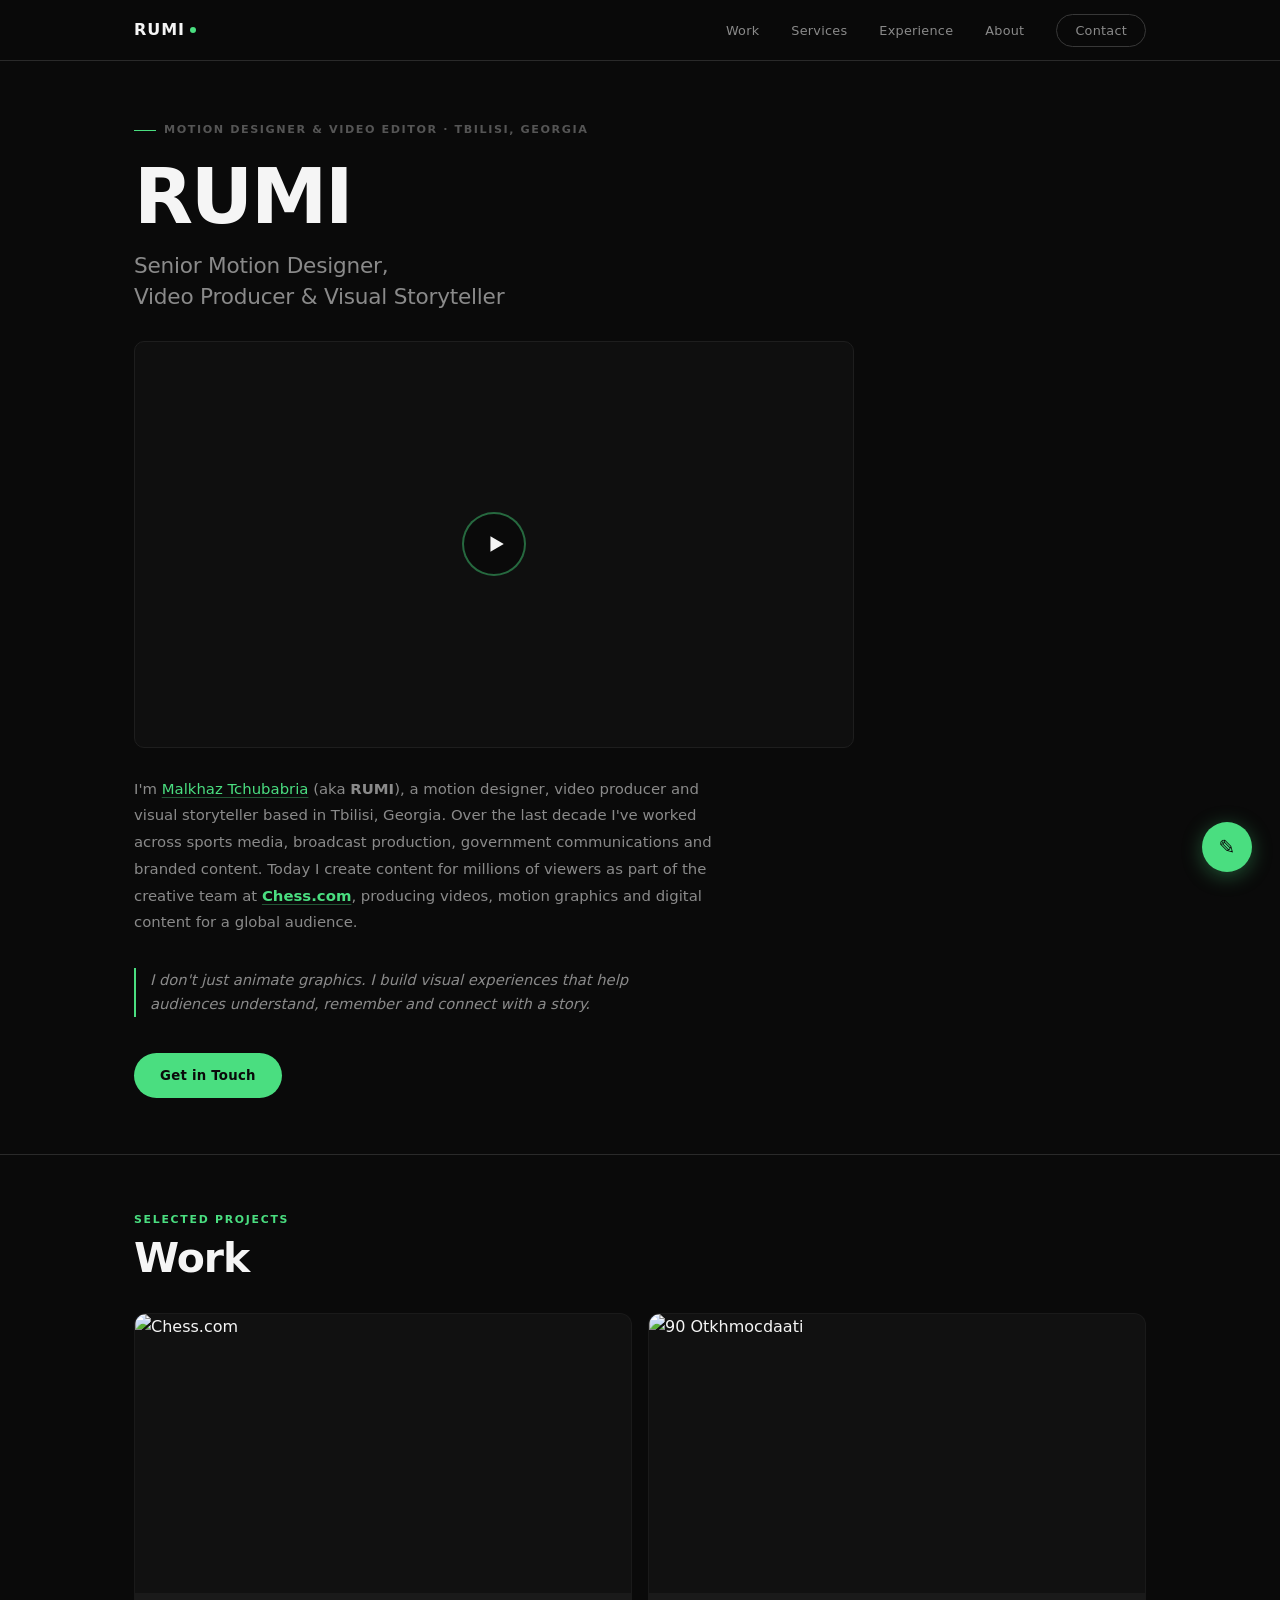
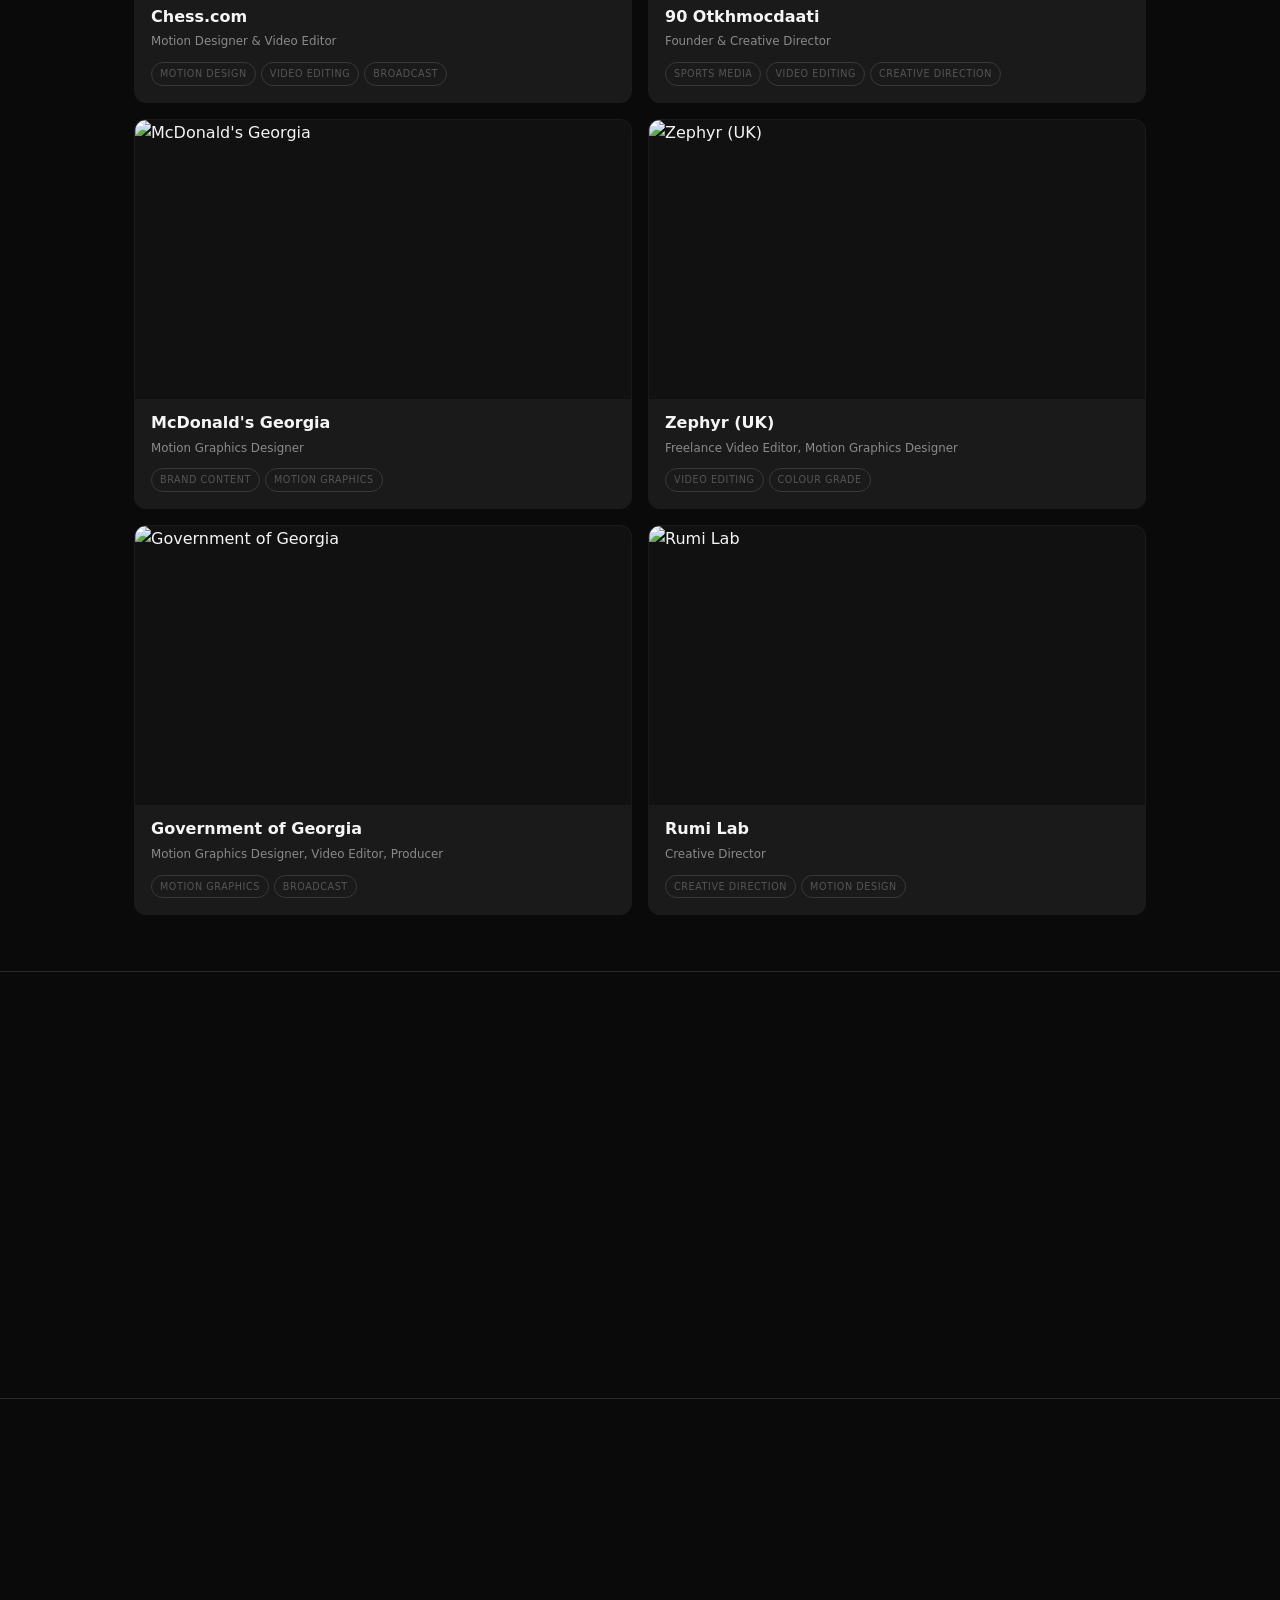
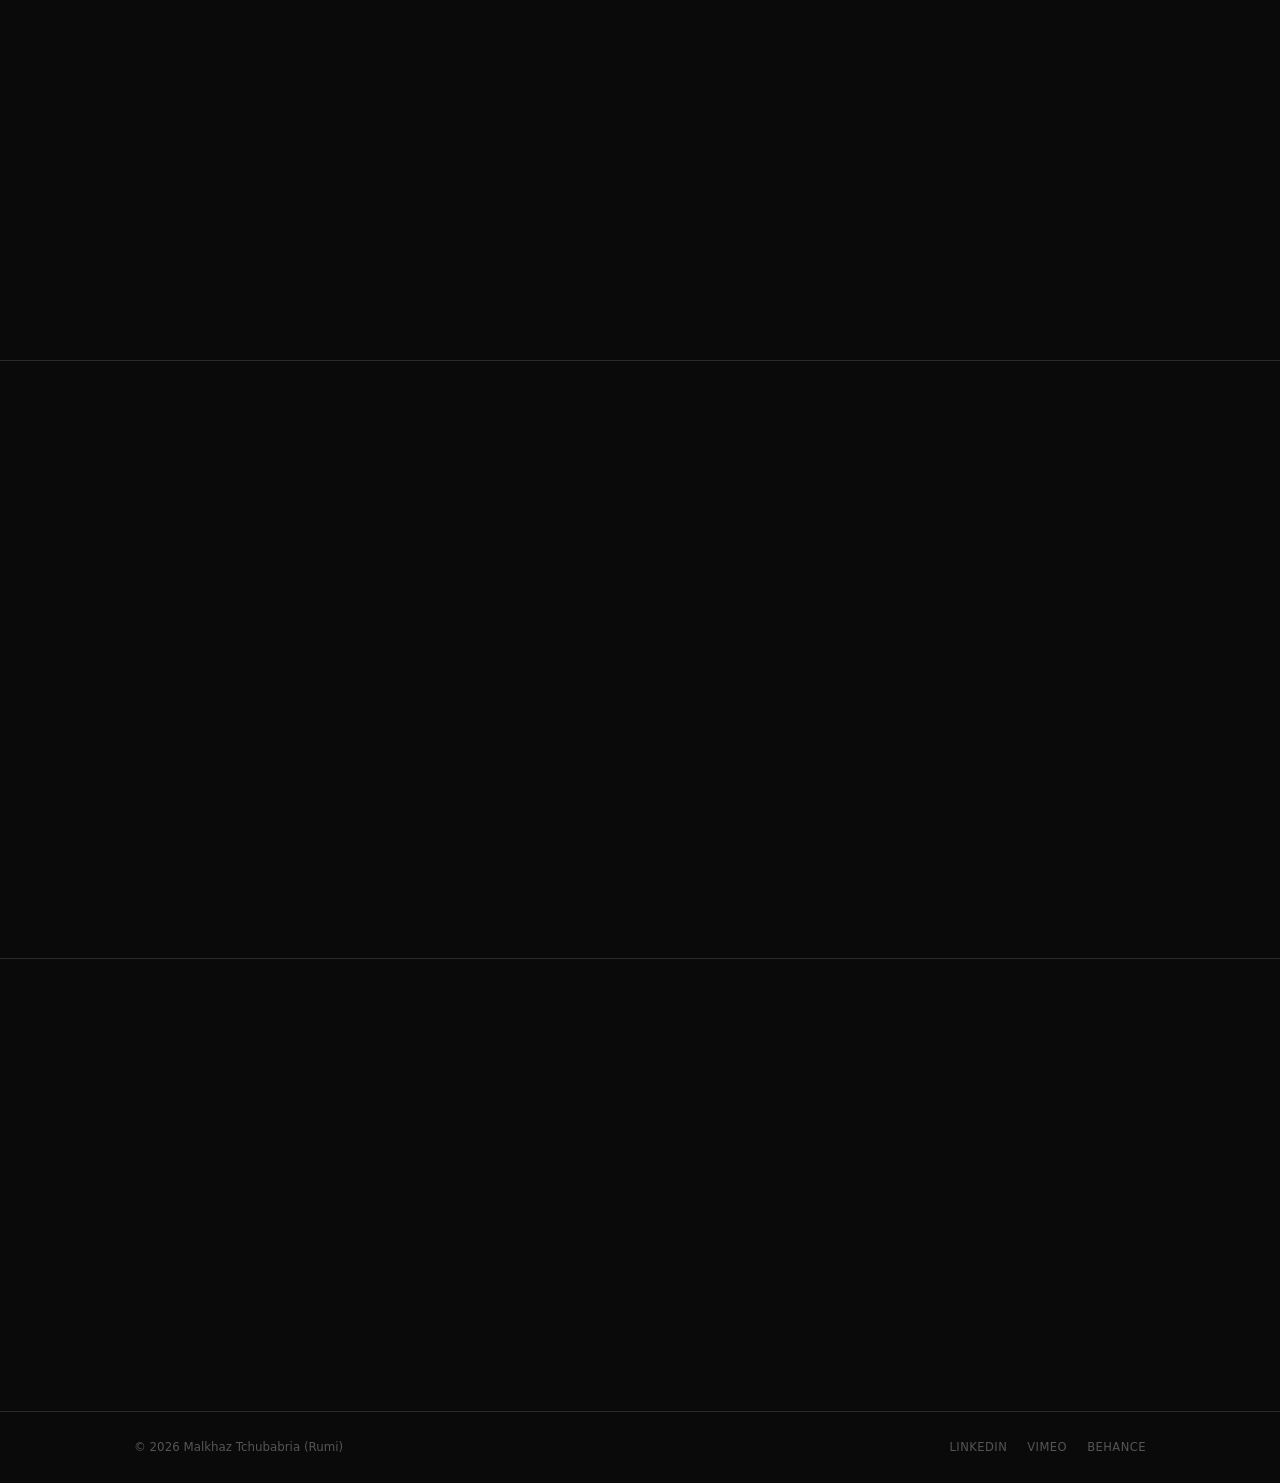
==== index.html @ 14e2d113 "Update site via Admin Panel" ====
<!DOCTYPE html>
<html lang="en">
<head>
<meta charset="UTF-8"/>
<meta name="viewport" content="width=device-width,initial-scale=1.0"/>
<title>RUMI - Motion Designer &amp; Video Editor</title>
<meta name="description" content="Motion design, video editing and creative direction by Malkhaz Rumi Tchubabria."/>
<meta property="og:title" content="RUMI  -  Motion Designer &amp; Video Editor"/>
<meta property="og:type" content="website"/>
<meta name="theme-color" content="#0a0a0a"/>
<meta name="robots" content="index, follow"/>
<meta property="og:url" content="https://rumimotion.com"/>
<meta property="og:image" content="https://framerusercontent.com/assets/YhKR5zxaMbXddMQhNtDMQLe8E.png"/>
<meta property="og:image:width" content="1200"/>
<meta property="og:image:height" content="630"/>
<link rel="dns-prefetch" href="https://player.vimeo.com"/>
<link rel="dns-prefetch" href="https://img.youtube.com"/>
<link rel="dns-prefetch" href="https://www.youtube.com"/>
<link rel="preconnect" href="https://api.fontshare.com" crossorigin/>
<link rel="icon" type="image/x-icon" href="favicon.ico"/>
<link rel="icon" type="image/png" sizes="32x32" href="favicon-32x32.png"/>
<link rel="apple-touch-icon" sizes="180x180" href="apple-touch-icon.png"/>
<link rel="preload" as="style" href="https://api.fontshare.com/v2/css?f[]=general-sans@400,500,600,700&display=swap" onload="this.onload=null;this.rel='stylesheet'"/>
<noscript><link rel="stylesheet" href="https://api.fontshare.com/v2/css?f[]=general-sans@400,500,600,700&display=swap"/></noscript>
<link id="font-link" rel="stylesheet" href="https://api.fontshare.com/v2/css?f[]=general-sans@400,500,600,700&display=swap"/>
<link rel="stylesheet" href="style.css"/>
<style>
/* ââ EDITOR PANEL STYLES âââââââââââââââââââââââââââââââââââ */
#ed-overlay { display:none; position:fixed; inset:0; background:rgba(0,0,0,.6); z-index:8998; backdrop-filter:blur(4px); }
#ed-overlay.on { display:block; }
#ed-panel { display:none; position:fixed; top:0; right:0; bottom:0; width:min(580px,100vw); background:#111; border-left:1px solid #2a2a2a; z-index:8999; flex-direction:column; font-family:'General Sans',system-ui,sans-serif; }
#ed-panel.on { display:flex; }
.ep-head { display:flex; align-items:center; justify-content:space-between; padding:16px 20px; background:#0a0a0a; border-bottom:1px solid #2a2a2a; flex-shrink:0; }
.ep-head-title { font-size:.9rem; font-weight:700; color:#f5f5f5; }
.ep-head-title span { color:#4ADE80; }
.ep-close { width:30px; height:30px; border-radius:6px; border:1px solid #2a2a2a; color:#8a8a8a; display:flex; align-items:center; justify-content:center; cursor:pointer; transition:all .15s; }
.ep-close:hover { border-color:#4ADE80; color:#4ADE80; }
.ep-tabs { display:flex; overflow-x:auto; scrollbar-width:none; background:#0a0a0a; border-bottom:1px solid #2a2a2a; flex-shrink:0; }
.ep-tabs::-webkit-scrollbar { display:none; }
.ep-tab { padding:10px 16px; white-space:nowrap; font-size:.68rem; font-weight:600; letter-spacing:.08em; text-transform:uppercase; color:#555; border-bottom:2px solid transparent; cursor:pointer; transition:all .15s; flex-shrink:0; }
.ep-tab:hover { color:#f5f5f5; }
.ep-tab.on { color:#4ADE80; border-bottom-color:#4ADE80; }
.ep-body { flex:1; overflow-y:auto; padding:20px; scrollbar-width:thin; scrollbar-color:#2a2a2a transparent; }
.eg { margin-bottom:24px; }
.eg-title { font-size:.6rem; font-weight:700; letter-spacing:.14em; text-transform:uppercase; color:#555; padding-bottom:8px; border-bottom:1px solid #1e1e1e; margin-bottom:12px; }
.ef { margin-bottom:10px; }
.ef label { display:block; font-size:.68rem; font-weight:600; color:#8a8a8a; margin-bottom:4px; letter-spacing:.04em; }
.ef small { display:block; font-size:.6rem; color:#444; margin-bottom:4px; line-height:1.5; }
.ef input,.ef textarea,.ef select { width:100%; background:#1a1a1a; border:1px solid #2a2a2a; border-radius:5px; padding:9px 11px; color:#f5f5f5; font-size:.82rem; font-family:inherit; outline:none; transition:border-color .15s; }
.ef input:focus,.ef textarea:focus,.ef select:focus { border-color:#4ADE80; }
.ef textarea { resize:vertical; min-height:72px; line-height:1.5; }
.ef-2 { display:grid; grid-template-columns:1fr 1fr; gap:8px; }
.ec-row { display:flex; align-items:center; gap:10px; }
.ec-swatch { width:36px; height:36px; border-radius:6px; border:1px solid #2a2a2a; cursor:pointer; padding:2px; flex-shrink:0; }
.ec-swatch::-webkit-color-swatch-wrapper { padding:0; }
.ec-swatch::-webkit-color-swatch { border:none; border-radius:4px; }
.font-grid { display:flex; flex-wrap:wrap; gap:6px; margin-top:4px; }
.font-pill { padding:6px 12px; border-radius:100px; border:1.5px solid #2a2a2a; font-size:.72rem; font-weight:600; color:#8a8a8a; cursor:pointer; transition:all .15s; }
.font-pill:hover { border-color:#8a8a8a; color:#f5f5f5; }
.font-pill.on { border-color:#4ADE80; color:#4ADE80; background:rgba(74,222,128,.1); }
.epc-list { display:flex; flex-direction:column; gap:10px; }
.epc { background:#1a1a1a; border:1px solid #2a2a2a; border-radius:7px; overflow:hidden; }
.epc-head { display:flex; align-items:center; justify-content:space-between; padding:11px 14px; cursor:pointer; transition:background .15s; }
.epc-head:hover { background:#222; }
.epc-head-name { font-size:.82rem; font-weight:600; color:#f5f5f5; }
.epc-chevron { color:#555; font-size:.8rem; transition:transform .2s; }
.epc.on .epc-chevron { transform:rotate(90deg); }
.epc-body { display:none; padding:14px; border-top:1px solid #2a2a2a; }
.epc.on .epc-body { display:block; }
.evid { background:#222; border:1px solid #2a2a2a; border-radius:6px; padding:12px; margin-bottom:8px; }
.evid-num { font-size:.58rem; font-weight:700; letter-spacing:.1em; text-transform:uppercase; color:#444; margin-bottom:8px; }
.layout-row { display:flex; gap:6px; margin-top:4px; }
.layout-btn { flex:1; padding:8px 4px; border:1.5px solid #2a2a2a; border-radius:5px; font-size:.65rem; font-weight:600; color:#555; cursor:pointer; text-align:center; transition:all .15s; background:none; font-family:inherit; }
.layout-btn:hover { border-color:#8a8a8a; color:#f5f5f5; }
.layout-btn.on { border-color:#4ADE80; color:#4ADE80; background:rgba(74,222,128,.08); }
.layout-icon { font-size:1rem; display:block; margin-bottom:3px; }
.orient-row { display:flex; gap:6px; margin-top:4px; }
.orient-btn { flex:1; padding:7px 6px; border:1.5px solid #2a2a2a; border-radius:5px; font-size:.65rem; font-weight:600; color:#555; cursor:pointer; text-align:center; transition:all .15s; background:none; font-family:inherit; }
.orient-btn:hover { border-color:#8a8a8a; color:#f5f5f5; }
.orient-btn.on { border-color:#4ADE80; color:#4ADE80; background:rgba(74,222,128,.08); }
.add-btn { width:100%; padding:8px; margin-top:8px; border:1px dashed #2a2a2a; border-radius:5px; font-size:.7rem; font-weight:600; letter-spacing:.06em; text-transform:uppercase; color:#444; cursor:pointer; background:none; font-family:inherit; transition:all .15s; }
.add-btn:hover { border-color:#4ADE80; color:#4ADE80; }
.rm-btn { font-size:.6rem; font-weight:600; letter-spacing:.06em; text-transform:uppercase; color:#c0392b; padding:3px 8px; border:1px solid rgba(192,57,43,.2); border-radius:4px; cursor:pointer; background:none; font-family:inherit; margin-top:6px; transition:all .15s; }
.rm-btn:hover { background:rgba(192,57,43,.12); }
.img-preview { width:100%; aspect-ratio:16/9; border-radius:5px; object-fit:cover; background:#1a1a1a; border:1px solid #2a2a2a; margin-top:6px; display:none; }
.img-preview.on { display:block; }
.cloud-hint { background:rgba(74,222,128,.07); border:1px solid rgba(74,222,128,.15); border-radius:6px; padding:10px 12px; margin-bottom:14px; font-size:.72rem; color:#8a8a8a; line-height:1.6; }
.cloud-hint a { color:#4ADE80; }
.cloud-hint strong { color:#f5f5f5; }
.ep-foot { display:flex; gap:8px; padding:14px 20px; background:#0a0a0a; border-top:1px solid #2a2a2a; flex-shrink:0; }
.ep-apply { flex:1; padding:11px; border-radius:6px; background:#4ADE80; color:#0a0a0a; font-family:inherit; font-size:.8rem; font-weight:700; letter-spacing:.04em; cursor:pointer; border:none; transition:background .15s; }
.ep-apply:hover { background:#3dcc6e; }
.ep-export { padding:11px 18px; border-radius:6px; border:1px solid #2a2a2a; color:#8a8a8a; font-family:inherit; font-size:.8rem; font-weight:600; letter-spacing:.04em; cursor:pointer; background:none; transition:all .15s; }
.ep-export:hover { border-color:#8a8a8a; color:#f5f5f5; }
.ep-toast { position:fixed; bottom:88px; right:28px; z-index:9999; background:#4ADE80; color:#0a0a0a; font-family:inherit; font-size:.78rem; font-weight:700; padding:10px 18px; border-radius:6px; opacity:0; transform:translateY(8px); transition:all .25s; pointer-events:none; }
.ep-toast.on { opacity:1; transform:none; }
</style>
</head>
<body>
<a href="#main-content" style="position:absolute;left:-9999px;top:0;z-index:9999;padding:8px 16px;background:var(--green,#4ADE80);color:#0a0a0a;font-weight:700;border-radius:4px" onfocus="this.style.left='0'">Skip to content</a>

<script id="D" type="application/json">
{
  "github": {
    "token": "",
    "repo": "rumimotion/rumimotion.github.io",
    "branch": "main",
    "path": "index.html"
  },
  "font": "General Sans",
  "colors": {
    "bg": "#0A0A0A",
    "surface": "#1A1A1A",
    "border": "#2a2a2a",
    "text": "#F5F5F5",
    "textMid": "#8A8A8A",
    "green": "#4ADE80"
  },
  "hero": {
    "name": "RUMI",
    "subtitle": "Senior Motion Designer, \nVideo Producer & Visual Storyteller",
    "body": "I'm <a href='https://www.linkedin.com/in/malkhaztchubabria/' target='_blank'>Malkhaz Tchubabria</a> (aka <strong>RUMI</strong>), a motion designer, video producer and visual storyteller based in Tbilisi, Georgia.\nOver the last decade I've worked across sports media, broadcast production, government communications and branded content.\nToday I create content for millions of viewers as part of the creative team at <a href='https://www.chess.com' target='_blank'><strong>Chess.com</strong></a>, producing videos, motion graphics and digital content for a global audience.",
    "tagline": "I don't just animate graphics.\nI build visual experiences that help audiences understand, remember and connect with a story.",
    "ctaText": "Get in Touch",
    "ctaHref": "#contact",
    "reelVimeoId": "1199035358",
    "reelYoutubeId": "",
    "reelThumb": ""
  },
  "projects": [
    {
      "client": "Chess.com",
      "title": "Chess.com",
      "primaryRole": "Motion Designer & Video Editor",
      "tags": [
        "Motion Design",
        "Video Editing",
        "Broadcast"
      ],
      "cover": "https://res.cloudinary.com/dldu6xtns/image/upload/v1781170809/1-chess-Project_cover_1200_675_ijozvt.png",
      "layout": "horizontal",
      "videos": [
        {
          "name": "Name A Grandmaster For EVERY LETTER In The Alphabet!",
          "role": "Motion Designer & Video Editor",
          "orientation": "horizontal",
          "vimeoId": "",
          "thumb": "",
          "youtubeId": "_eFPwNKq_ZM",
          "tiktokId": "",
          "imageUrl": ""
        },
        {
          "name": "Can Magnus Correctly GUESS The ACCURACY Of A Chess Game??",
          "role": "Motion Designer & Video Editor",
          "orientation": "horizontal",
          "vimeoId": "",
          "youtubeId": "1B75jp7x5R8",
          "tiktokId": "",
          "imageUrl": "",
          "thumb": ""
        },
        {
          "name": "Guess The CHESS Prodigy ONLY By Their Records!",
          "role": "Motion Designer & Video Editor",
          "orientation": "horizontal",
          "vimeoId": "",
          "youtubeId": "1qyhIkSz5cA",
          "tiktokId": "",
          "imageUrl": "",
          "thumb": ""
        },
        {
          "name": "SUPER GRANDMASTERS TRY TO SOLVE OUR HARDEST PUZZLES!",
          "role": "Motion Designer & Video Editor",
          "orientation": "horizontal",
          "vimeoId": "",
          "youtubeId": "QU86Os7NmYU",
          "tiktokId": "",
          "imageUrl": "",
          "thumb": ""
        },
        {
          "name": "CAN MAGNUS BEAT 8 CHESS.COM EMPLOYEES IN CHESS AT ONCE??",
          "role": "Motion Designer & Video Editor",
          "orientation": "horizontal",
          "vimeoId": "",
          "youtubeId": "nFU_Lwypnac",
          "tiktokId": "",
          "imageUrl": "",
          "thumb": ""
        },
        {
          "name": "All The Chess Tactics You NEED To Know",
          "role": "Motion Designer & Video Editor",
          "orientation": "horizontal",
          "vimeoId": "",
          "youtubeId": "W1gWHIpQNVU",
          "tiktokId": "",
          "imageUrl": "",
          "thumb": ""
        },
        {
          "name": "Magnus Jeans Edit",
          "role": "Video Editor",
          "orientation": "horizontal",
          "vimeoId": "1199035358",
          "youtubeId": "",
          "tiktokId": "",
          "imageUrl": "",
          "thumb": ""
        },
        {
          "name": "Rubiks Logo Transition for Broadcast",
          "role": "Motion Designer",
          "orientation": "horizontal",
          "vimeoId": "1199035024",
          "youtubeId": "",
          "tiktokId": "",
          "imageUrl": "",
          "thumb": ""
        }
      ],
      "description": ""
    },
    {
      "client": "90 Otkhmocdaati",
      "title": "90 Otkhmocdaati",
      "primaryRole": "Founder & Creative Director",
      "tags": [
        "Sports Media",
        "Video Editing",
        "Creative Direction"
      ],
      "cover": "https://res.cloudinary.com/dldu6xtns/image/upload/v1781171127/2-90-Project_cover_1200_675_d3zpji.png",
      "layout": "mixed",
      "videos": [
        {
          "name": "Kvara is now at PSG",
          "role": "Video Editor, Motion Graphics Designer, Creative Director",
          "orientation": "vertical",
          "vimeoId": "1077322076",
          "thumb": "",
          "youtubeId": "",
          "tiktokId": "",
          "imageUrl": ""
        },
        {
          "name": "26 March",
          "role": "Video Editor, Motion Graphics Designer, Creative Director",
          "orientation": "vertical",
          "vimeoId": "1196758962",
          "youtubeId": "",
          "tiktokId": "",
          "imageUrl": "",
          "thumb": ""
        },
        {
          "name": "Eto Liparteliani",
          "role": "Video Editor, Motion Graphics Designer, Creative Director",
          "orientation": "vertical",
          "vimeoId": "1140834955",
          "youtubeId": "",
          "tiktokId": "",
          "imageUrl": "",
          "thumb": ""
        },
        {
          "name": "MJ",
          "role": "Video Editor, Motion Graphics Designer, Creative Director",
          "orientation": "vertical",
          "vimeoId": "1140835038",
          "youtubeId": "",
          "tiktokId": "",
          "imageUrl": "",
          "thumb": ""
        },
        {
          "name": "Ozzy",
          "role": "Video Editor, Motion Graphics Designer, Creative Director",
          "orientation": "vertical",
          "vimeoId": "1140834735",
          "youtubeId": "",
          "tiktokId": "",
          "imageUrl": "",
          "thumb": ""
        },
        {
          "name": "Georgia - Armenia",
          "role": "Video Editor, Motion Graphics Designer, Creative Director",
          "orientation": "vertical",
          "vimeoId": "1102779120",
          "youtubeId": "",
          "tiktokId": "",
          "imageUrl": "",
          "thumb": ""
        }
      ],
      "description": "90 is my personal football media platform where I combine storytelling, video editing, motion design, and content strategy. I manage the entire creative process, turning ideas into engaging content across YouTube and social media."
    },
    {
      "client": "McDonald's Georgia",
      "title": "McDonald's Georgia",
      "primaryRole": "Motion Graphics Designer",
      "tags": [
        "Brand Content",
        "Motion Graphics"
      ],
      "cover": "https://res.cloudinary.com/dldu6xtns/image/upload/v1781171866/3-Zephyr-Project_cover_1200_675_jfilzy.png",
      "layout": "horizontal",
      "videos": [
        {
          "name": "McDonald's Inside Screens",
          "role": "Motion Graphics Designer",
          "orientation": "horizontal",
          "vimeoId": "1198491710",
          "thumb": "",
          "youtubeId": "",
          "tiktokId": "",
          "imageUrl": ""
        },
        {
          "name": "McDonald's Inside Screens",
          "role": "Motion Graphics Designer",
          "orientation": "horizontal",
          "vimeoId": "1198491709",
          "youtubeId": "",
          "tiktokId": "",
          "imageUrl": "",
          "thumb": ""
        },
        {
          "name": "Poromelo Promo for Inside Screens",
          "role": "Motion Graphics Designer",
          "orientation": "horizontal",
          "vimeoId": "1042142087",
          "youtubeId": "",
          "tiktokId": "",
          "imageUrl": "",
          "thumb": ""
        },
        {
          "name": "Memory collection for Inside Screens",
          "role": "Motion Graphics Designer",
          "orientation": "horizontal",
          "vimeoId": "1042142064",
          "youtubeId": "",
          "tiktokId": "",
          "imageUrl": "",
          "thumb": ""
        },
        {
          "name": "Grand Gourmet for Inside Screens",
          "role": "Motion Graphics Designer",
          "orientation": "horizontal",
          "vimeoId": "1042142029",
          "youtubeId": "",
          "tiktokId": "",
          "imageUrl": "",
          "thumb": ""
        },
        {
          "name": "Filet o Fish  for Inside Screens",
          "role": "Motion Graphics Designer",
          "orientation": "horizontal",
          "vimeoId": "1042142003",
          "youtubeId": "",
          "tiktokId": "",
          "imageUrl": "",
          "thumb": ""
        }
      ],
      "description": ""
    },
    {
      "client": "Zephyr (UK)",
      "title": "Zephyr (UK)",
      "primaryRole": "Freelance Video Editor, Motion Graphics Designer",
      "tags": [
        "Video Editing",
        "Colour Grade"
      ],
      "cover": "https://res.cloudinary.com/dldu6xtns/image/upload/v1781171866/5-Zephyr-Project_cover_1200_675_uv8wia.png",
      "layout": "mixed",
      "videos": [
        {
          "name": "Handmade Mysteries",
          "role": "Freelance Video Editor, Motion Graphics Designer",
          "orientation": "horizontal",
          "vimeoId": "365487174",
          "thumb": "",
          "youtubeId": "",
          "tiktokId": "",
          "imageUrl": ""
        },
        {
          "name": "Cerno - The Truth (Behind Software Audits)",
          "role": "Freelance Video Editor, Motion Graphics Designer",
          "orientation": "horizontal",
          "vimeoId": "365485954",
          "youtubeId": "",
          "tiktokId": "",
          "imageUrl": "",
          "thumb": ""
        },
        {
          "name": "Spencer Hart Ltd.",
          "role": "Freelance Video Editor, Motion Graphics Designer",
          "orientation": "horizontal",
          "vimeoId": "365488233",
          "youtubeId": "",
          "tiktokId": "",
          "imageUrl": "",
          "thumb": ""
        },
        {
          "name": "Fully charged - Social media Ad",
          "role": "Freelance Video Editor, Motion Graphics Designer",
          "orientation": "horizontal",
          "vimeoId": "270311833",
          "youtubeId": "",
          "tiktokId": "",
          "imageUrl": "",
          "thumb": ""
        }
      ],
      "description": ""
    },
    {
      "client": "Government of Georgia",
      "title": "Government of Georgia",
      "primaryRole": "Motion Graphics Designer, Video Editor, Producer",
      "tags": [
        "Motion Graphics",
        "Broadcast"
      ],
      "cover": "https://res.cloudinary.com/dldu6xtns/image/upload/v1781171867/4-gov-Project_cover_1200_675_bnjxwp.png",
      "layout": "horizontal",
      "videos": [
        {
          "name": "Omicron Safety Guide: What You Need to Know (GEO)",
          "role": "Motion Graphics Designer, Producer",
          "orientation": "horizontal",
          "vimeoId": "672840902",
          "thumb": "",
          "youtubeId": "",
          "tiktokId": "",
          "imageUrl": ""
        },
        {
          "name": "Honoring the April 9 Tragedy (for MIA)",
          "role": "Director, Video Editor, Producer",
          "orientation": "horizontal",
          "vimeoId": "667396566",
          "youtubeId": "",
          "tiktokId": "",
          "imageUrl": "",
          "thumb": ""
        },
        {
          "name": "New Police Cars for MIA",
          "role": "Director, Video Editor, Producer",
          "orientation": "horizontal",
          "vimeoId": "667398640",
          "youtubeId": "",
          "tiktokId": "",
          "imageUrl": "",
          "thumb": ""
        },
        {
          "name": "Fighting Against Organized Crime",
          "role": "Motion Graphics Designer",
          "orientation": "horizontal",
          "vimeoId": "724491023",
          "youtubeId": "",
          "tiktokId": "",
          "imageUrl": "",
          "thumb": ""
        },
        {
          "name": "26 May Logo Reveal for Outside Screens",
          "role": "Motion Graphics Designer",
          "orientation": "horizontal",
          "vimeoId": "270320690",
          "youtubeId": "",
          "tiktokId": "",
          "imageUrl": "",
          "thumb": ""
        }
      ],
      "description": ""
    },
    {
      "client": "Rumi Lab",
      "title": "Rumi Lab",
      "primaryRole": "Creative Director",
      "tags": [
        "Creative Direction",
        "Motion Design"
      ],
      "cover": "https://res.cloudinary.com/dldu6xtns/image/upload/v1781171867/6-lab-Project_cover_1200_675_w0plhs.png",
      "layout": "mixed",
      "videos": [
        {
          "name": "Showreel - RUMI",
          "role": "Creative Director",
          "orientation": "horizontal",
          "vimeoId": "1146513897",
          "thumb": "",
          "youtubeId": "",
          "tiktokId": "",
          "imageUrl": ""
        },
        {
          "name": "Nike Logo Reveal",
          "role": "Motion Graphics Designer",
          "orientation": "horizontal",
          "vimeoId": "553535668",
          "youtubeId": "",
          "tiktokId": "",
          "imageUrl": "",
          "thumb": ""
        },
        {
          "name": "MasterCard Logo Reveal",
          "role": "Motion Graphics Designer",
          "orientation": "horizontal",
          "vimeoId": "558031284",
          "youtubeId": "",
          "tiktokId": "",
          "imageUrl": "",
          "thumb": ""
        },
        {
          "name": "The Eden Group Ad for Social Media",
          "role": "Freelance Video Editor, Motion Graphics Designer",
          "orientation": "horizontal",
          "vimeoId": "414688340",
          "youtubeId": "",
          "tiktokId": "",
          "imageUrl": "",
          "thumb": ""
        },
        {
          "name": "Video roll for Fiverr Gig",
          "role": "Motion Graphics Designer",
          "orientation": "horizontal",
          "vimeoId": "677708473",
          "youtubeId": "",
          "tiktokId": "",
          "imageUrl": "",
          "thumb": ""
        },
        {
          "name": "Veo - Record football without a cameraman",
          "role": "Freelance Video Editor, Motion Graphics Designer",
          "orientation": "horizontal",
          "vimeoId": "365487796",
          "youtubeId": "",
          "tiktokId": "",
          "imageUrl": "",
          "thumb": ""
        },
        {
          "name": "What I like",
          "role": "Personal Video",
          "orientation": "horizontal",
          "vimeoId": "211285869",
          "youtubeId": "",
          "tiktokId": "",
          "imageUrl": "",
          "thumb": ""
        }
      ],
      "description": ""
    }
  ],
  "services": [
    {
      "icon": "✂️",
      "name": "Video Production",
      "desc": "Concept development, editing, motion graphics and final delivery."
    },
    {
      "icon": "⬡",
      "name": "Motion Design",
      "desc": "Broadcast graphics, explainers, social content and UI animation."
    },
    {
      "icon": "◎",
      "name": "Creative Direction",
      "desc": "Story structure, pacing, visual systems and content strategy."
    },
    {
      "icon": "⚽",
      "name": "Sports Media",
      "desc": "Specialized content for football, chess and sports entertainment brands."
    }
  ],
  "experience": [
    {
      "logo": "https://framerusercontent.com/images/ae3vkS5Hf13BQjReNKliLLX6lus.png",
      "role": "Video Editor",
      "company": "Chess.com",
      "period": "2022 – Present"
    },
    {
      "logo": "https://framerusercontent.com/images/UZTYrMlXlc2U9GshSt8lyjBvIM0.png",
      "role": "Motion Graphics Designer",
      "company": "Government of Georgia",
      "period": "2014 – 2020"
    },
    {
      "logo": "https://framerusercontent.com/images/ZZO1P4O9Oi0QtP7NZpenoQt8PfU.png",
      "role": "Freelance Video Editor",
      "company": "Zephyr (UK)",
      "period": "2018 – 2020"
    },
    {
      "logo": "https://framerusercontent.com/images/XUd20EhFpAmQq0xzSujX4wZ3OL8.png",
      "role": "Motion Graphics Designer",
      "company": "McDonald's Georgia",
      "period": "2022 – 2025"
    }
  ],
  "about": {
    "photo": "https://res.cloudinary.com/dldu6xtns/image/upload/v1781259735/Personal_Photo_sazur4.png",
    "name": "Malkhaz Tchubabria (Rumi)",
    "heading": "Motion Designer, Video Producer & Creative Director with 10+ Years of Experience",
    "bio": "Freelance motion designer and video editor with 10+ years of experience across sports media, broadcast production, branded content, documentaries, and digital storytelling.\n\nCurrently collaborating with Chess.com on long-form productions, social media content, and broadcast visuals, combining cinematic editing with motion graphics and visual systems.\n\nExperienced in motion graphics, UI/UX thinking, social media production, camera operation, and TV broadcast environments.",
    "skills": [
      "After Effects",
      "Premiere Pro",
      "Motion Graphics",
      "Broadcast Graphics",
      "Sports Media",
      "Creative Direction",
      "Storytelling",
      "Video Production",
      "Content Strategy"
    ]
  },
  "contact": {
    "heading": "Available for freelance projects and creative collaborations.",
    "sub": "Open to sports media, branded content, documentaries, and motion design projects worldwide.",
    "email": "rumimotion@gmail.com",
    "linkedin": "https://www.linkedin.com/in/malkhaztchubabria/",
    "vimeo": "https://vimeo.com/rumimotion",
    "behance": "https://www.behance.net/rumimotion"
  }
}
</script>

<!-- NAV -->
<header id="nav">
  <div class="wrap">
    <nav class="nav-inner">
      <a href="#hero" class="nav-logo" id="s-logo">RUMI <span class="nav-logo-dot"></span></a>
      <ul id="nav-links" class="nav-links">
        <li><a href="#projects">Work</a></li>
        <li><a href="#services">Services</a></li>
        <li><a href="#experience">Experience</a></li>
        <li><a href="#about">About</a></li>
        <li><a href="#contact" class="nav-contact-btn">Contact</a></li>
      </ul>
      <button id="nav-burger" class="nav-burger" aria-label="Toggle menu">
        <span></span><span></span><span></span>
      </button>
    </nav>
  </div>
</header>

<main id="main-content">

<!-- HERO -->
<section id="hero">
  <div class="wrap">
    <div class="hero-eyebrow">Motion Designer &amp; Video Editor &middot; Tbilisi, Georgia</div>
    <h1 class="hero-name reveal" id="s-name">RUMI</h1>
    <p class="hero-subtitle reveal" id="s-subtitle">Motion Graphics Designer,<br>Video Editor &amp; Creative Problem Solver</p>

    <!-- SHOWREEL â between subtitle and body text -->
    <div class="hero-reel-wrap reveal">
      <!-- padding-top trick: works in ALL browsers including Safari -->
      <div class="hero-reel-outer">
        <div class="hero-reel-frame" id="hero-reel">
          <div class="hero-reel-ph" id="hero-reel-ph">
            <svg width="44" height="44" viewBox="0 0 52 52" fill="none" style="color:#2a2a2a">
              <rect x="4" y="10" width="44" height="32" rx="3" stroke="currentColor" stroke-width="1.5"/>
              <polygon points="20,18 20,34 36,26" fill="currentColor"/>
              <rect x="4" y="6" width="5" height="4" rx="1" fill="currentColor"/>
              <rect x="43" y="6" width="5" height="4" rx="1" fill="currentColor"/>
              <rect x="4" y="42" width="5" height="4" rx="1" fill="currentColor"/>
              <rect x="43" y="42" width="5" height="4" rx="1" fill="currentColor"/>
            </svg>
            <span style="font-size:.7rem;color:#333;margin-top:10px;letter-spacing:.08em;text-transform:uppercase;font-weight:600">Showreel</span>
          </div>
        </div>
      </div>
    </div>

    <div class="hero-body reveal" id="s-body"></div>
    <p class="hero-tagline reveal" id="s-tagline"></p>
    <div class="hero-actions reveal">
      <a class="btn btn-green" id="s-cta" href="#contact">Get in Touch</a>
    </div>
  </div>
</section>

<!-- WORK -->
<section id="projects" class="section">
  <div class="wrap">
    <div class="section-header">
      <div><div class="section-eyebrow">Selected Projects</div><h2 class="section-title">Work</h2></div>
    </div>
    <div id="projects-grid" class="projects-grid"></div>
  </div>
</section>

<!-- PROJECT DETAIL PAGE -->
<div id="project-page" role="dialog" aria-modal="true">
  <div class="pp-bar">
    <button class="pp-back" id="pp-back-btn">
      <svg width="16" height="16" viewBox="0 0 16 16"><polyline points="10,3 5,8 10,13"/></svg>
      Back to Work
    </button>
    <span class="pp-bar-right" id="pp-bar-right-text"></span>
  </div>
  <div class="pp-hero" id="pp-hero" style="display:none">
    <div class="pp-hero-ph" id="pp-hero-ph">
      <svg width="60" height="60" viewBox="0 0 52 52" fill="none" style="color:#333">
        <rect x="4" y="10" width="44" height="32" rx="3" stroke="currentColor" stroke-width="1.5"/>
        <polygon points="20,18 20,34 36,26" fill="currentColor"/>
      </svg>
    </div>
    <img id="pp-hero-img" src="" alt="" style="display:none"/>
    <div class="pp-hero-text">
      <div class="pp-eyebrow" id="pp-eyebrow-text"></div>
      <h2 class="pp-title" id="pp-title-text"></h2>
    </div>
  </div>
  <div class="pp-content">
    <div class="pp-meta-row" id="pp-meta"></div>
    <div class="pp-vid-label" id="pp-vid-label" style="display:none"></div>
    <div id="pp-description" style="display:none;margin-bottom:28px;padding:20px 24px;background:#161616;border:1px solid #2a2a2a;border-radius:8px;font-size:.92rem;line-height:1.78;color:#8a8a8a;max-width:72ch"></div>
    <div id="pp-vid-container"></div>
  </div>
</div>

<!-- LIGHTBOX -->
<div class="lightbox" id="lightbox" role="dialog" aria-modal="true">
  <div class="lb-wrap" id="lb-wrap">
    <div class="lb-head">
      <div><div class="lb-title" id="lb-title"></div><div class="lb-role" id="lb-role"></div></div>
      <button class="lb-close" id="lb-close-btn">
        <svg width="10" height="10" viewBox="0 0 10 10" stroke="currentColor" stroke-width="1.6" stroke-linecap="round">
          <line x1="1" y1="1" x2="9" y2="9"/><line x1="9" y1="1" x2="1" y2="9"/>
        </svg>
        Close (Esc)
      </button>
    </div>
    <div class="lb-ratio r169" id="lb-ratio">
      <iframe id="lb-frame" src="" frameborder="0" allow="autoplay;fullscreen;picture-in-picture" allowfullscreen></iframe>
    </div>
    <!-- TikTok embed container (shown instead of iframe for TikTok) -->
    <div id="lb-tiktok" style="display:none"></div>
    <!-- Image lightbox (shown for photo tiles) -->
    <div id="lb-image" style="display:none;text-align:center">
      <img id="lb-image-img" src="" alt="" style="max-width:100%;max-height:80vh;border-radius:8px;object-fit:contain"/>
    </div>
  </div>
</div>

<!-- SERVICES -->
<section id="services" class="section">
  <div class="wrap">
    <div class="section-header">
      <div><div class="section-eyebrow">What I Do</div><h2 class="section-title">Creative Services</h2></div>
    </div>
    <div id="services-grid" class="services-grid reveal"></div>
  </div>
</section>

<!-- EXPERIENCE -->
<section id="experience" class="section">
  <div class="wrap">
    <div class="section-header">
      <div><div class="section-eyebrow">Career</div><h2 class="section-title">Experience</h2></div>
    </div>
    <div id="exp-list" class="exp-list reveal"></div>
  </div>
</section>

<!-- ABOUT -->
<section id="about" class="section">
  <div class="wrap">
    <div class="section-inner">
      <div class="about-photo-wrap reveal">
        <div class="about-photo" id="about-photo"></div>
        <div class="about-photo-cap" id="about-name-cap"></div>
      </div>
      <div class="about-text reveal">
        <div class="section-eyebrow">About</div>
        <h2 id="about-heading"></h2>
        <div id="about-bio"></div>
        <div class="skills-row" id="about-skills"></div>
      </div>
    </div>
  </div>
</section>

<!-- CONTACT -->
<section id="contact" class="section">
  <div class="wrap">
    <div class="contact-grid">
      <div class="contact-left reveal">
        <div class="section-eyebrow">Get in Touch</div>
        <h2 id="contact-heading"></h2>
        <p id="contact-sub"></p>
        <a id="contact-email-btn" class="btn btn-green" href="">Send an Email</a>
      </div>
      <div class="reveal" id="contact-links"></div>
    </div>
  </div>
</section>

<!-- FOOTER -->
<footer>
  <div class="wrap">
    <div class="footer-inner">
      <span class="footer-copy" id="footer-copy"></span>
      <div class="footer-links" id="footer-links"></div>
    </div>
  </div>
</footer>

</main>

<!-- EDITOR BUTTON -->
<button id="ed-btn" title="Edit Site">&#9998;</button>
<div id="ed-overlay"></div>

<!-- EDITOR PANEL -->
<div id="ed-panel">
  <div class="ep-head">
    <div class="ep-head-title">Site Editor <span> - RUMI</span></div>
    <button class="ep-close" id="ed-close">
      <svg width="10" height="10" viewBox="0 0 10 10" stroke="currentColor" stroke-width="1.6" stroke-linecap="round">
        <line x1="1" y1="1" x2="9" y2="9"/><line x1="9" y1="1" x2="1" y2="9"/>
      </svg>
    </button>
  </div>
  <div class="ep-tabs" id="ed-tabs">
    <div class="ep-tab on" data-tab="design">Design</div>
    <div class="ep-tab" data-tab="hero">Hero</div>
    <div class="ep-tab" data-tab="projects">Projects</div>
    <div class="ep-tab" data-tab="services">Services</div>
    <div class="ep-tab" data-tab="experience">Experience</div>
    <div class="ep-tab" data-tab="about">About</div>
    <div class="ep-tab" data-tab="contact">Contact</div>
  </div>
  <div class="ep-body" id="ed-body"></div>
  <div class="ep-foot">
    <button class="ep-apply" id="ed-apply">Apply Changes</button>
    <button class="ep-export" id="ed-export">Save to GitHub</button>
  </div>
  <div style="padding:8px 20px;background:#0a0a0a;border-top:1px solid #1a1a1a;display:flex;align-items:center;justify-content:space-between">
    <span style="font-size:.62rem;color:#444;letter-spacing:.04em">Token stored locally on your device</span>
    <button onclick="localStorage.removeItem('rumi_gh_token');showToast('Token cleared - will ask next save')" style="font-size:.62rem;color:#555;background:none;border:none;cursor:pointer;font-family:inherit;padding:4px 8px;border:1px solid #2a2a2a;border-radius:4px">Change Token</button>
  </div>
</div>
<div class="ep-toast" id="ed-toast"></div>

<script src="script.js"></script>
<script>
let D = JSON.parse(document.getElementById('D').textContent);
const FONTS = [
  {name:'General Sans', url:'https://api.fontshare.com/v2/css?f[]=general-sans@400,500,600,700&display=swap'},
  {name:'Inter',         url:'https://fonts.googleapis.com/css2?family=Inter:wght@300;400;500;600;700&display=swap'},
  {name:'Satoshi',       url:'https://api.fontshare.com/v2/css?f[]=satoshi@300,400,500,600,700&display=swap'},
  {name:'DM Sans',       url:'https://fonts.googleapis.com/css2?family=DM+Sans:wght@300;400;500;600;700&display=swap'},
  {name:'Space Grotesk', url:'https://fonts.googleapis.com/css2?family=Space+Grotesk:wght@300;400;500;600;700&display=swap'},
  {name:'Outfit',        url:'https://fonts.googleapis.com/css2?family=Outfit:wght@300;400;500;600;700&display=swap'},
  {name:'Urbanist',      url:'https://fonts.googleapis.com/css2?family=Urbanist:wght@300;400;500;600;700&display=swap'},
  {name:'Plus Jakarta',  url:'https://fonts.googleapis.com/css2?family=Plus+Jakarta+Sans:wght@300;400;500;600;700&display=swap'},
];
const $=id=>document.getElementById(id);
const esc=s=>String(s||'').replace(/&/g,'&amp;').replace(/"/g,'&quot;').replace(/</g,'&lt;');
const gv=id=>{const e=$(id);return e?e.value:'';};
function showToast(msg){const t=$('ed-toast');t.textContent=msg;t.classList.add('on');setTimeout(()=>t.classList.remove('on'),2400);}
$('ed-btn').addEventListener('click',()=>{$('ed-panel').classList.add('on');$('ed-overlay').classList.add('on');});
function closeEd(){$('ed-panel').classList.remove('on');$('ed-overlay').classList.remove('on');}
$('ed-close').addEventListener('click',closeEd);
$('ed-overlay').addEventListener('click',closeEd);
let activeTab='design';
$('ed-tabs').addEventListener('click',e=>{const t=e.target.closest('.ep-tab');if(!t)return;document.querySelectorAll('.ep-tab').forEach(x=>x.classList.remove('on'));t.classList.add('on');activeTab=t.dataset.tab;buildTab(activeTab);});
function buildTab(tab){const b=$('ed-body');b.innerHTML='';({design:tabDesign,hero:tabHero,projects:tabProjects,services:tabServices,experience:tabExp,about:tabAbout,contact:tabContact}[tab]||tabDesign)();}
function tabDesign(){const C=D.colors,f=D.font;const fontPills=FONTS.map(fn=>`<div class="font-pill${fn.name===f?' on':''}" data-font="${fn.name}" style="font-family:'${fn.name}'">${fn.name}</div>`).join('');$('ed-body').innerHTML=`<div class="eg"><div class="eg-title">Typography</div><div class="ef"><label>Font Family</label><small>Click to preview instantly</small><div class="font-grid" id="font-grid">${fontPills}</div></div></div><div class="eg"><div class="eg-title">Colors</div>${colorRow('Background','c-bg',C.bg)}${colorRow('Card Surface','c-surface',C.surface)}${colorRow('Borders','c-border',C.border)}${colorRow('Text','c-text',C.text)}${colorRow('Dimmed Text','c-textMid',C.textMid)}${colorRow('Accent','c-green',C.green)}</div>`;document.querySelectorAll('.font-pill').forEach(p=>{p.addEventListener('click',()=>{document.querySelectorAll('.font-pill').forEach(x=>x.classList.remove('on'));p.classList.add('on');D.font=p.dataset.font;applyFont(p.dataset.font);});});['bg','surface','border','text','textMid','green'].forEach(k=>{const sw=$('c-'+k),hx=$('c-'+k+'-hex');if(!sw||!hx)return;sw.addEventListener('input',e=>{hx.value=e.target.value;});hx.addEventListener('input',e=>{if(/^#[0-9a-fA-F]{6}$/.test(e.target.value))sw.value=e.target.value;});});}
function colorRow(label,id,val){return `<div class="ef"><label>${label}</label><div class="ec-row"><input type="color" class="ec-swatch" id="${id}" value="${val}"/><input class="cms-input" id="${id}-hex" value="${val}" style="font-family:monospace"/></div></div>`;}
function readDesignTab(){['bg','surface','border','text','textMid','green'].forEach(k=>{const v=gv('c-'+k+'-hex')||gv('c-'+k);if(v)D.colors[k]=v;});}
function applyFont(name){const f=FONTS.find(x=>x.name===name);if(!f)return;$('font-link').href=f.url;document.documentElement.style.setProperty('--font',`'${name}',system-ui,sans-serif`);}
function applyColors(){const C=D.colors,r=document.documentElement.style;r.setProperty('--bg',C.bg);r.setProperty('--surface',C.surface);r.setProperty('--border',C.border);r.setProperty('--text',C.text);r.setProperty('--text-mid',C.textMid);r.setProperty('--green',C.green);r.setProperty('--green-dim',hexA(C.green,.14));let sel=document.getElementById('dyn-sel');if(!sel){sel=document.createElement('style');sel.id='dyn-sel';document.head.appendChild(sel);}sel.textContent=`::selection{background:${C.green};color:${C.bg}}::-moz-selection{background:${C.green};color:${C.bg}}`;}
function hexA(hex,a){const r=parseInt(hex.slice(1,3),16),g=parseInt(hex.slice(3,5),16),b=parseInt(hex.slice(5,7),16);return `rgba(${r},${g},${b},${a})`;}
function tabHero(){const h=D.hero;$('ed-body').innerHTML=`<div class="eg"><div class="eg-title">Hero Section</div><div class="ef"><label>Name</label><input id="h-name" value="${esc(h.name)}"/></div><div class="ef"><label>Subtitle</label><input id="h-sub" value="${esc(h.subtitle.replace(/\n/g,'\\n'))}"/></div><div class="ef"><label>Body Text</label><textarea id="h-body">${esc(h.body)}</textarea></div><div class="ef"><label>Tagline</label><textarea id="h-tag">${esc(h.tagline)}</textarea></div><div class="ef-2"><div class="ef"><label>Button Text</label><input id="h-ctat" value="${esc(h.ctaText)}"/></div><div class="ef"><label>Button Link</label><input id="h-ctah" value="${esc(h.ctaHref)}"/></div></div><div class="ef"><label>Showreel Vimeo ID</label><input id="h-rvimeo" value="${esc(h.reelVimeoId)}"/></div></div>`;}
function readHeroTab(){D.hero.name=gv('h-name');D.hero.subtitle=gv('h-sub').replace(/\\n/g,'\n');D.hero.body=gv('h-body');D.hero.tagline=gv('h-tag');D.hero.ctaText=gv('h-ctat');D.hero.ctaHref=gv('h-ctah');D.hero.reelVimeoId=gv('h-rvimeo');D.hero.reelYoutubeId=gv('h-ryt')||'';D.hero.reelThumb=gv('h-rthumb')||'';}
function tabProjects(){$('ed-body').innerHTML=`<div class="eg"><div class="eg-title">Projects</div><div class="cloud-hint"><strong>Images tip:</strong> Upload to <a href="https://cloudinary.com" target="_blank">Cloudinary.com</a> (free) â copy URL â paste below.</div><div class="epc-list" id="epc-list">${D.projects.map((p,i)=>projectCard(p,i)).join('')}</div><button class="add-btn" onclick="addProject()">+ Add Project</button></div>`;setupAccordions();}
function projectCard(p,i){const vids=(p.videos||[]).map((v,vi)=>vidRow(i,vi,v)).join('');return `<div class="epc" id="epc-${i}"><div class="epc-head"><span class="epc-head-name">${p.client||'New Project'}</span><span class="epc-chevron">âº</span></div><div class="epc-body"><div class="ef-2"><div class="ef"><label>Client Name</label><input id="pc-client-${i}" value="${esc(p.client)}"/></div><div class="ef"><label>Project Title</label><input id="pc-title-${i}" value="${esc(p.title)}"/></div></div><div class="ef"><label>Primary Role</label><input id="pc-role-${i}" value="${esc(p.primaryRole)}"/></div><div class="ef"><label>Tags (comma separated)</label><input id="pc-tags-${i}" value="${esc((p.tags||[]).join(', '))}"/></div><div class="ef"><label>Cover Image URL</label><input id="pc-cover-${i}" value="${esc(p.cover)}" oninput="previewImg('pc-cover-${i}','pc-prev-${i}')"/><img id="pc-prev-${i}" class="img-preview${p.cover?' on':''}" src="${esc(p.cover)}" alt=""/></div><div class="ef"><label>Layout</label><div class="layout-row" id="layout-${i}"><button class="layout-btn${p.layout==='horizontal'?' on':''}" onclick="setLayout(${i},'horizontal')"><span class="layout-icon">â¬</span>Horizontal</button><button class="layout-btn${p.layout==='vertical'?' on':''}" onclick="setLayout(${i},'vertical')"><span class="layout-icon">â®</span>Vertical</button><button class="layout-btn${(p.layout==='mixed'||!p.layout)?' on':''}" onclick="setLayout(${i},'mixed')"><span class="layout-icon">â¤</span>Mixed</button></div></div><div class="eg-title" style="margin-top:14px">Videos</div><div id="vids-${i}">${vids}</div><button class="add-btn" onclick="addVideo(${i})">+ Add Video</button><br><button class="rm-btn" onclick="removeProject(${i})">Remove project</button></div></div>`;}
function vidRow(i,vi,v){const or=v.orientation||'horizontal';return `<div class="evid" id="vid-${i}-${vi}"><div class="evid-num">Video ${vi+1}</div><div class="ef"><label>Title</label><input id="vn-${i}-${vi}" value="${esc(v.name)}"/></div><div class="ef"><label>Your Role</label><input id="vr-${i}-${vi}" value="${esc(v.role)}"/></div><div class="ef"><label>Orientation</label><div class="orient-row"><button class="orient-btn${or==='horizontal'?' on':''}" onclick="setOrient(${i},${vi},'horizontal')">Horizontal 16:9</button><button class="orient-btn${or==='vertical'?' on':''}" onclick="setOrient(${i},${vi},'vertical')">Vertical 9:16</button></div></div><div class="ef-2"><div class="ef"><label>Vimeo ID</label><small>vimeo.com/XXXXXXX</small><input id="vi-${i}-${vi}" value="${esc(v.vimeoId)}"/></div><div class="ef"><label>YouTube ID</label><small>youtube.com/watch?v=XXXXX</small><input id="vyt-${i}-${vi}" value="${esc(v.youtubeId||'')}"/></div></div><div class="ef"><label>TikTok Video ID</label><small>tiktok.com/video/XXXXXXX â the long number in the URL</small><input id="vtt-${i}-${vi}" value="${esc(v.tiktokId||'')}"/></div><div class="ef"><label>ð· Photo / Image URL</label><small>Use instead of a video â paste Cloudinary URL. Will show full-size on click.</small><input id="vim-${i}-${vi}" value="${esc(v.imageUrl||'')}" oninput="previewImg('vim-${i}-${vi}','vimp-${i}-${vi}')"/></div><img id="vimp-${i}-${vi}" class="img-preview${v.imageUrl?' on':''}" src="${esc(v.imageUrl||'')}" alt=""/><div class="ef"><label>Thumbnail URL</label><small>Optional â auto-fetched for Vimeo/YouTube/TikTok. For images, paste same URL as above or a cropped version.</small><input id="vt-${i}-${vi}" value="${esc(v.thumb)}" oninput="previewImg('vt-${i}-${vi}','vtp-${i}-${vi}')"/></div><img id="vtp-${i}-${vi}" class="img-preview${v.thumb?' on':''}" src="${esc(v.thumb)}" alt=""/><button class="rm-btn" onclick="removeVideo(${i},${vi})">Remove video</button></div>`;}
function setupAccordions(){document.querySelectorAll('.epc-head').forEach(h=>{h.addEventListener('click',()=>h.parentElement.classList.toggle('on'));});}
function previewImg(inputId,imgId){const val=gv(inputId),img=$(imgId);if(!img)return;if(val){img.src=val;img.classList.add('on');}else{img.src='';img.classList.remove('on');}}
function saveProjectFields(){D.projects.forEach((p,i)=>{const client=document.getElementById('pc-client-'+i),title=document.getElementById('pc-title-'+i),role=document.getElementById('pc-role-'+i),tags=document.getElementById('pc-tags-'+i),cover=document.getElementById('pc-cover-'+i);if(client)p.client=client.value;if(title)p.title=title.value;if(role)p.primaryRole=role.value;if(tags)p.tags=tags.value.split(',').map(s=>s.trim()).filter(Boolean);if(cover)p.cover=cover.value;(p.videos||[]).forEach((v,vi)=>{const vn=document.getElementById('vn-'+i+'-'+vi),vr=document.getElementById('vr-'+i+'-'+vi),vi_=document.getElementById('vi-'+i+'-'+vi),vt=document.getElementById('vt-'+i+'-'+vi);const vyt=document.getElementById('vyt-'+i+'-'+vi);const vtt=document.getElementById('vtt-'+i+'-'+vi);const vim=document.getElementById('vim-'+i+'-'+vi);if(vn)v.name=vn.value;if(vr)v.role=vr.value;if(vi_)v.vimeoId=vi_.value;if(vyt)v.youtubeId=vyt.value;if(vtt)v.tiktokId=vtt.value;if(vim)v.imageUrl=vim.value;if(vt)v.thumb=vt.value;});});}
function setLayout(i,val){saveProjectFields();D.projects[i].layout=val;tabProjects();const el=$(`epc-${i}`);if(el)el.classList.add('on');}
function setOrient(i,vi,val){saveProjectFields();D.projects[i].videos[vi].orientation=val;tabProjects();const el=$(`epc-${i}`);if(el)el.classList.add('on');}
function addProject(){D.projects.push({client:'New Client',title:'New Client',primaryRole:'',tags:[],cover:'',layout:'horizontal',videos:[]});tabProjects();const el=$(`epc-${D.projects.length-1}`);if(el)el.classList.add('on');}
function removeProject(i){if(confirm('Remove this project?')){D.projects.splice(i,1);tabProjects();}}
function addVideo(i){saveProjectFields();D.projects[i].videos.push({name:'New Video',role:'',orientation:'horizontal',vimeoId:'',thumb:''});tabProjects();const el=$(`epc-${i}`);if(el)el.classList.add('on');}
function removeVideo(i,vi){saveProjectFields();D.projects[i].videos.splice(vi,1);tabProjects();const el=$(`epc-${i}`);if(el)el.classList.add('on');}
function readProjectsTab(){D.projects.forEach((p,i)=>{p.client=gv(`pc-client-${i}`);p.title=gv(`pc-title-${i}`);p.primaryRole=gv(`pc-role-${i}`);p.tags=gv(`pc-tags-${i}`).split(',').map(s=>s.trim()).filter(Boolean);p.cover=gv(`pc-cover-${i}`);p.videos.forEach((v,vi)=>{v.name=gv(`vn-${i}-${vi}`);v.role=gv(`vr-${i}-${vi}`);v.vimeoId=gv(`vi-${i}-${vi}`);v.youtubeId=gv(`vyt-${i}-${vi}`)||'';v.tiktokId=gv(`vtt-${i}-${vi}`)||'';v.imageUrl=gv(`vim-${i}-${vi}`)||'';v.thumb=gv(`vt-${i}-${vi}`);});});}
function tabServices(){$('ed-body').innerHTML=`<div class="eg"><div class="eg-title">Services</div>`+D.services.map((s,i)=>`<div style="background:#1a1a1a;border:1px solid #2a2a2a;border-radius:7px;padding:14px;margin-bottom:10px"><div class="eg-title">Service ${i+1}</div><div class="ef-2"><div class="ef"><label>Icon</label><input id="si-${i}" value="${esc(s.icon)}"/></div><div class="ef"><label>Name</label><input id="sn-${i}" value="${esc(s.name)}"/></div></div><div class="ef"><label>Description</label><input id="sd-${i}" value="${esc(s.desc)}"/></div></div>`).join('')+`</div>`;}
function readServicesTab(){D.services.forEach((s,i)=>{s.icon=gv(`si-${i}`);s.name=gv(`sn-${i}`);s.desc=gv(`sd-${i}`);});}
function tabExp(){$('ed-body').innerHTML=`<div class="eg"><div class="eg-title">Experience</div>`+D.experience.map((e,i)=>`<div style="background:#1a1a1a;border:1px solid #2a2a2a;border-radius:7px;padding:14px;margin-bottom:10px"><div class="eg-title">Job ${i+1}</div><div class="ef"><label>Role</label><input id="er-${i}" value="${esc(e.role)}"/></div><div class="ef-2"><div class="ef"><label>Company</label><input id="ec-${i}" value="${esc(e.company)}"/></div><div class="ef"><label>Period</label><input id="ep-${i}" value="${esc(e.period)}"/></div></div><div class="ef"><label>Logo URL</label><input id="el-${i}" value="${esc(e.logo)}" oninput="previewImg('el-${i}','elp-${i}')"/></div><img id="elp-${i}" class="img-preview${e.logo?' on':''}" style="aspect-ratio:1;max-width:80px;border-radius:10px" src="${esc(e.logo)}" alt=""/></div>`).join('')+`<button class="add-btn" onclick="addExp()">+ Add Position</button></div>`;}
function addExp(){D.experience.push({logo:'',role:'Role',company:'Company',period:'2024'});tabExp();}
function readExpTab(){D.experience.forEach((e,i)=>{e.role=gv(`er-${i}`);e.company=gv(`ec-${i}`);e.period=gv(`ep-${i}`);e.logo=gv(`el-${i}`);});}
function tabAbout(){const a=D.about;$('ed-body').innerHTML=`<div class="eg"><div class="eg-title">About</div><div class="ef"><label>Photo URL</label><input id="ap" value="${esc(a.photo)}" oninput="previewImg('ap','app')"/></div><img id="app" class="img-preview${a.photo?' on':''}" style="aspect-ratio:3/4;max-width:120px;border-radius:8px" src="${esc(a.photo)}" alt=""/><div class="ef"><label>Name</label><input id="an" value="${esc(a.name)}"/></div><div class="ef"><label>Heading</label><input id="ah" value="${esc(a.heading)}"/></div><div class="ef"><label>Bio</label><textarea id="ab" style="min-height:120px">${esc(a.bio)}</textarea></div><div class="ef"><label>Skills (comma separated)</label><input id="ask" value="${esc((a.skills||[]).join(', '))}"/></div></div>`;}
function readAboutTab(){const a=D.about;a.photo=gv('ap');a.name=gv('an');a.heading=gv('ah');a.bio=gv('ab');a.skills=gv('ask').split(',').map(s=>s.trim()).filter(Boolean);}
function tabContact(){const c=D.contact;$('ed-body').innerHTML=`<div class="eg"><div class="eg-title">Contact</div><div class="ef"><label>Heading</label><input id="ch" value="${esc(c.heading)}"/></div><div class="ef"><label>Sub Text</label><textarea id="cs">${esc(c.sub)}</textarea></div><div class="ef"><label>Email</label><input id="ce" value="${esc(c.email)}"/></div><div class="ef"><label>LinkedIn URL</label><input id="cli" value="${esc(c.linkedin)}"/></div><div class="ef"><label>Vimeo URL</label><input id="cvi" value="${esc(c.vimeo)}"/></div><div class="ef"><label>Behance URL</label><input id="cbe" value="${esc(c.behance)}"/></div></div>`;}
function readContactTab(){const c=D.contact;c.heading=gv('ch');c.sub=gv('cs');c.email=gv('ce');c.linkedin=gv('cli');c.vimeo=gv('cvi');c.behance=gv('cbe');}
function readCurrentTab(){({design:readDesignTab,hero:readHeroTab,projects:readProjectsTab,services:readServicesTab,experience:readExpTab,about:readAboutTab,contact:readContactTab}[activeTab]||function(){})();}
$('ed-apply').addEventListener('click',()=>{readCurrentTab();applyColors();applyFont(D.font);renderSite(D);showToast('Changes applied!');});
$('ed-export').addEventListener('click',async()=>{readCurrentTab();const gh=D.github;let token=localStorage.getItem('rumi_gh_token')||gh.token||'';if(!token){token=prompt('Enter your GitHub Personal Access Token:');if(!token){showToast('Cancelled');return;}localStorage.setItem('rumi_gh_token',token);}gh.token='';if(!gh.repo){showToast('No GitHub repo set!');return;}const html=document.documentElement.outerHTML;const updated=html.replace(/(<script id="D" type="application\/json">)([\s\S]*?)(<\/script>)/,`$1\n${JSON.stringify(D,null,2)}\n$3`);showToast('Saving to GitHub...');$('ed-export').disabled=true;$('ed-export').textContent='Saving...';try{const getRes=await fetch(`https://api.github.com/repos/${gh.repo}/contents/${gh.path}?ref=${gh.branch}`,{headers:{'Authorization':`token ${token}`,'Accept':'application/vnd.github.v3+json'}});const getJson=await getRes.json();const sha=getJson.sha;const pushRes=await fetch(`https://api.github.com/repos/${gh.repo}/contents/${gh.path}`,{method:'PUT',headers:{'Authorization':`token ${token}`,'Accept':'application/vnd.github.v3+json','Content-Type':'application/json'},body:JSON.stringify({message:'Update site content via editor',content:btoa(unescape(encodeURIComponent(updated))),sha:sha,branch:gh.branch})});if(pushRes.ok){showToast('Saved to GitHub! Live in ~30 sec');}else{const err=await pushRes.json();showToast('Error: '+(err.message||'check console'));}}catch(e){showToast('Network error');}$('ed-export').disabled=false;$('ed-export').textContent='Save to GitHub';});
window.setLayout=setLayout;window.setOrient=setOrient;window.addProject=addProject;window.removeProject=removeProject;window.addVideo=addVideo;window.removeVideo=removeVideo;window.addExp=addExp;window.previewImg=previewImg;
applyColors();applyFont(D.font);
if(typeof renderSite==='function'){renderSite(D);}else{window.addEventListener('load',()=>{if(typeof renderSite==='function')renderSite(D);});}
buildTab('design');
</script>
</body>
</html>
---- style.css ----
/* RUMI PORTFOLIO - style.css */
@import url('https://api.fontshare.com/v2/css?f[]=general-sans@400,500,600,700&display=swap');

:root {
  --bg:         #0A0A0A;
  --surface:    #1A1A1A;
  --surface2:   #222222;
  --border:     #2a2a2a;
  --border-mid: #383838;
  --text:       #F5F5F5;
  --text-mid:   #8A8A8A;
  --text-dim:   #555555;
  --green:      #4ADE80;
  --green-dim:  rgba(74,222,128,.14);
  --font:       'General Sans', system-ui, -apple-system, sans-serif;
  --max:        1140px;
  --gutter:     clamp(20px, 5vw, 64px);
  --radius:     12px;
  --radius-sm:  8px;
  --ease:       cubic-bezier(0.25, 0, 0, 1);
}
::selection      { background: #4ADE80; color: #0A0A0A; }
::-moz-selection { background: #4ADE80; color: #0A0A0A; }
*, *::before, *::after { box-sizing: border-box; margin: 0; padding: 0; }
html { scroll-behavior: smooth; -webkit-text-size-adjust: 100%; }
body { font-family: var(--font); background: var(--bg); color: var(--text); font-size: 16px; line-height: 1.6; -webkit-font-smoothing: antialiased; }
img { display: block; max-width: 100%; }
a { color: inherit; text-decoration: none; }
ul, ol { list-style: none; }
button { cursor: pointer; border: none; background: none; font: inherit; color: inherit; }
.wrap { max-width: var(--max); margin: 0 auto; padding: 0 var(--gutter); }

/* ── NAV ─────────────────────────────────────────────────── */
#nav {
  position: sticky; top: 0; z-index: 100;
  background: rgba(10,10,10,.92);
  backdrop-filter: blur(18px); -webkit-backdrop-filter: blur(18px);
  border-bottom: 1px solid var(--border);
}
.nav-inner { display: flex; align-items: center; justify-content: space-between; height: 60px; }
.nav-logo { font-size: 1rem; font-weight: 700; letter-spacing: .06em; color: var(--text); display: flex; align-items: center; gap: 3px; }
.nav-logo-dot { display: inline-block; width: 6px; height: 6px; border-radius: 50%; background: var(--green); margin-left: 2px; flex-shrink: 0; }
.nav-links { display: flex; align-items: center; gap: 32px; }
.nav-links a { font-size: .8rem; font-weight: 500; color: var(--text-mid); letter-spacing: .02em; transition: color .15s; }
.nav-links a:hover, .nav-links a.active { color: var(--text); }
.nav-contact-btn { font-size: .78rem; font-weight: 600; padding: 8px 18px; border-radius: 100px; border: 1.5px solid var(--border-mid); color: var(--text-mid); transition: all .15s; }
.nav-contact-btn:hover { border-color: var(--green); color: var(--green); }
.nav-burger { display: none; flex-direction: column; gap: 5px; padding: 6px; }
.nav-burger span { display: block; width: 22px; height: 2px; background: var(--text); border-radius: 2px; transition: all .2s; }
.nav-burger.open span:nth-child(1) { transform: translateY(7px) rotate(45deg); }
.nav-burger.open span:nth-child(2) { opacity: 0; }
.nav-burger.open span:nth-child(3) { transform: translateY(-7px) rotate(-45deg); }
@media (max-width:720px) {
  .nav-links { display: none; flex-direction: column; align-items: flex-start; gap: 0; position: absolute; top: 60px; left: 0; right: 0; background: var(--bg); border-bottom: 1px solid var(--border); padding: 16px var(--gutter) 20px; }
  .nav-links.open { display: flex; }
  .nav-links a { padding: 11px 0; font-size: .95rem; width: 100%; border-bottom: 1px solid var(--border); }
  .nav-links a:last-child { border: none; }
  .nav-burger { display: flex; }
}

/* ── HERO ────────────────────────────────────────────────── */
#hero { padding: 52px 0 56px; border-bottom: 1px solid var(--border); }
.hero-eyebrow {
  display: inline-flex; align-items: center; gap: 8px;
  font-size: .7rem; font-weight: 600; letter-spacing: .14em; text-transform: uppercase;
  color: var(--text-dim); margin-bottom: 20px;
}
.hero-eyebrow::before { content: ''; display: block; width: 22px; height: 1.5px; background: var(--green); }
.hero-name {
  font-size: clamp(2.8rem, 6vw, 5.6rem); font-weight: 700;
  line-height: 1.0; letter-spacing: -.03em; color: var(--text); margin-bottom: 14px;
}
.hero-subtitle {
  font-size: clamp(1rem, 2vw, 1.35rem); font-weight: 400;
  color: var(--text-mid); margin-bottom: 28px; letter-spacing: -.01em; max-width: 52ch; line-height: 1.45;
}
/* Showreel — between subtitle and body, Safari-safe */
.hero-reel-wrap { margin: 0 0 28px; max-width: 720px; }
/* padding-top trick: 56.25% = 16/9 ratio, works in ALL browsers including Safari */
.hero-reel-outer {
  position: relative;
  width: 100%;
  padding-top: 56.25%;
  border-radius: 10px;
  overflow: hidden;
  background: #0f0f0f;
  border: 1px solid #1e1e1e;
  cursor: pointer;
  transition: border-color .2s;
}
.hero-reel-outer:hover { border-color: #2a2a2a; }
/* Frame sits absolutely inside the padded box */
.hero-reel-frame {
  position: absolute;
  inset: 0;
  width: 100%;
  height: 100%;
  overflow: hidden;
}
.hero-reel-ph {
  position: absolute; inset: 0;
  display: flex; flex-direction: column;
  align-items: center; justify-content: center;
}
.hero-reel-play-btn {
  position: absolute; inset: 0; z-index: 2;
  display: flex; align-items: center; justify-content: center;
  background: rgba(0,0,0,0); transition: background .2s;
  cursor: pointer; border: none; width: 100%;
}
.hero-reel-outer:hover .hero-reel-play-btn { background: rgba(0,0,0,.35); }
.hero-reel-play-circle {
  width: 64px; height: 64px; border-radius: 50%;
  background: rgba(10,10,10,.85); border: 2px solid rgba(74,222,128,.45);
  display: flex; align-items: center; justify-content: center;
  transition: transform .15s, border-color .15s;
}
.hero-reel-outer:hover .hero-reel-play-circle { transform: scale(1.1); border-color: var(--green); }
.hero-reel-play-circle svg { fill: var(--green); width: 20px; height: 20px; margin-left: 3px; }
.hero-body { font-size: .93rem; line-height: 1.8; color: var(--text-mid); max-width: 62ch; margin-bottom: 32px; }
.hero-body a { color: var(--green); text-decoration: underline; text-underline-offset: 3px; text-decoration-color: rgba(74,222,128,.35); transition: text-decoration-color .15s; }
.hero-body a:hover { text-decoration-color: var(--green); }
.hero-tagline { font-size: .92rem; font-style: italic; color: var(--text-mid); max-width: 58ch; margin-bottom: 36px; line-height: 1.65; padding-left: 14px; border-left: 2px solid var(--green); }
.hero-actions { display: flex; gap: 12px; flex-wrap: wrap; align-items: center; }
.btn { display: inline-flex; align-items: center; gap: 8px; font-family: var(--font); font-size: .83rem; font-weight: 600; letter-spacing: .02em; padding: 12px 26px; border-radius: 100px; transition: all .15s; white-space: nowrap; }
.btn-green { background: var(--green); color: #0A0A0A; }
.btn-green:hover { background: #3dcc6e; }
.btn-outline { border: 1.5px solid var(--border-mid); color: var(--text-mid); }
.btn-outline:hover { border-color: var(--green); color: var(--green); }

/* ── SECTIONS ────────────────────────────────────────────── */
.section { padding: 56px 0; border-bottom: 1px solid var(--border); }
.section-header { display: flex; align-items: flex-end; justify-content: space-between; margin-bottom: 32px; gap: 16px; flex-wrap: wrap; }
.section-eyebrow { font-size: .68rem; font-weight: 700; letter-spacing: .16em; text-transform: uppercase; color: var(--green); margin-bottom: 8px; }
.section-title { font-size: clamp(1.7rem, 3.2vw, 2.6rem); font-weight: 700; letter-spacing: -.025em; line-height: 1.08; color: var(--text); }

/* ── PROJECTS GRID ───────────────────────────────────────── */
.projects-grid { display: grid; grid-template-columns: repeat(2,1fr); gap: 16px; }
@media (max-width:640px) { .projects-grid { grid-template-columns: 1fr; gap: 12px; } }

.project-card {
  background: var(--surface); border-radius: var(--radius); overflow: hidden; cursor: pointer;
  border: 1px solid transparent; transition: border-color .2s, transform .22s var(--ease), box-shadow .22s;
  display: flex; flex-direction: column; width: 100%;
}
.project-card:hover { border-color: var(--border-mid); transform: translateY(-3px); box-shadow: 0 12px 40px rgba(0,0,0,.5); }

/* Card thumbnail — padding-top trick for reliable 16:9 */
.card-thumb {
  position: relative;
  width: 100%;
  padding-top: 56.25%; /* 16:9 */
  overflow: hidden;
  background: #111;
}
.card-thumb img { transition: transform .5s var(--ease); }
.project-card:hover .card-thumb img { transform: scale(1.05); }
.card-thumb-ph { color: var(--text-dim); }
.card-view-overlay { position: absolute; inset: 0; display: flex; align-items: center; justify-content: center; background: rgba(0,0,0,0); transition: background .2s; }
.project-card:hover .card-view-overlay { background: rgba(0,0,0,.4); }
.card-view-pill { font-size: .76rem; font-weight: 600; padding: 8px 18px; border-radius: 100px; background: rgba(10,10,10,.82); border: 1px solid rgba(74,222,128,.4); color: var(--green); opacity: 0; transform: translateY(5px) scale(.95); transition: opacity .18s, transform .18s; }
.project-card:hover .card-view-pill { opacity: 1; transform: none; }
.card-meta { padding: 14px 16px 16px; display: flex; flex-direction: column; gap: 3px; width: 100%; }
.card-title { font-size: 1rem; font-weight: 600; color: var(--text); line-height: 1.3; margin-bottom: 2px; }
.card-role { font-size: .74rem; color: var(--text-mid); }
.card-tags { display: flex; gap: 5px; flex-wrap: wrap; margin-top: 8px; }
.tag { font-size: .6rem; font-weight: 500; letter-spacing: .06em; text-transform: uppercase; padding: 3px 8px; border-radius: 100px; border: 1px solid var(--border-mid); color: var(--text-dim); }

/* ── PROJECT DETAIL PAGE ─────────────────────────────────── */
#project-page { display: none; position: fixed; inset: 0; z-index: 300; background: var(--bg); overflow-y: auto; overscroll-behavior: contain; }
#project-page.open { display: block; animation: ppIn .28s var(--ease) forwards; }
@keyframes ppIn { from { opacity: 0; transform: translateY(18px); } to { opacity: 1; transform: none; } }
.pp-bar { position: sticky; top: 0; z-index: 10; background: rgba(10,10,10,.92); backdrop-filter: blur(16px); border-bottom: 1px solid var(--border); display: flex; align-items: center; justify-content: space-between; padding: 0 var(--gutter); height: 56px; }
.pp-back { display: flex; align-items: center; gap: 8px; font-size: .8rem; font-weight: 600; color: var(--text-mid); transition: color .15s; }
.pp-back:hover { color: var(--green); }
.pp-back svg { stroke: currentColor; fill: none; stroke-width: 2; stroke-linecap: round; stroke-linejoin: round; }
.pp-bar-right { font-size: .68rem; font-weight: 700; letter-spacing: .12em; text-transform: uppercase; color: var(--green); }
.pp-hero { position: relative; width: 100%; aspect-ratio: 21/7; overflow: hidden; background: #0d0d0d; }
@media (max-width:640px) { .pp-hero { aspect-ratio: 16/7; } }
.pp-hero img { width: 100%; height: 100%; object-fit: cover; }
.pp-hero-ph { width: 100%; height: 100%; display: flex; align-items: center; justify-content: center; background: var(--surface); color: var(--text-dim); }
.pp-hero::after { content: ''; position: absolute; bottom: 0; left: 0; right: 0; height: 65%; background: linear-gradient(to bottom,transparent,var(--bg)); pointer-events: none; }
.pp-hero-text { position: absolute; bottom: 0; left: 0; right: 0; padding: clamp(20px,4vw,52px) var(--gutter) clamp(22px,4vw,40px); z-index: 2; }
.pp-eyebrow { font-size: .65rem; font-weight: 700; letter-spacing: .16em; text-transform: uppercase; color: var(--green); margin-bottom: 8px; display: flex; align-items: center; gap: 8px; }
.pp-eyebrow::before { content: ''; display: block; width: 18px; height: 1.5px; background: var(--green); }
.pp-title { font-size: clamp(2rem,4.5vw,3.8rem); font-weight: 700; letter-spacing: -.025em; line-height: 1.06; color: var(--text); max-width: 20ch; }
.pp-content { max-width: var(--max); margin: 0 auto; padding: 40px var(--gutter) 80px; }
.pp-meta-row { display: flex; gap: 40px; flex-wrap: wrap; padding-bottom: 28px; border-bottom: 1px solid var(--border); margin-bottom: 36px; }
.pp-meta-label { font-size: .6rem; font-weight: 700; letter-spacing: .14em; text-transform: uppercase; color: var(--text-dim); margin-bottom: 4px; }
.pp-meta-val { font-size: .88rem; font-weight: 600; color: var(--text); }
.pp-vid-label { font-size: .68rem; font-weight: 700; letter-spacing: .14em; text-transform: uppercase; color: var(--green); margin-bottom: 18px; }

/* Video grids */
.vid-grid-h { display: grid; grid-template-columns: repeat(2,1fr); gap: 18px; }
.vid-grid-v { display: grid; grid-template-columns: repeat(3,1fr); gap: 14px; }
.vid-grid-m { display: grid; grid-template-columns: repeat(3,1fr); gap: 14px; align-items: start; }
@media (max-width:640px) { .vid-grid-h { grid-template-columns: 1fr; } }
@media (max-width:740px) { .vid-grid-v,.vid-grid-m { grid-template-columns: repeat(2,1fr); } }
@media (max-width:460px) { .vid-grid-v,.vid-grid-m { grid-template-columns: 1fr; } }

.vid-tile { background: var(--surface); border-radius: var(--radius-sm); overflow: hidden; cursor: pointer; border: 1px solid transparent; transition: border-color .2s, transform .2s, box-shadow .2s; }
.vid-tile:hover { border-color: var(--border-mid); transform: translateY(-3px); box-shadow: 0 10px 28px rgba(0,0,0,.5); }

/* Video thumbnail box — padding-top trick, bulletproof aspect ratio */
.vid-thumb {
  position: relative;
  width: 100%;
  overflow: hidden;
  background: #111;
}
.vid-thumb.r169 { padding-top: 56.25%; }   /* 16:9  */
.vid-thumb.r916 { padding-top: 177.78%; }  /* 9:16  */

/* Every image inside a vid-thumb fills the box absolutely */
.vid-thumb img {
  position: absolute !important;
  top: 0 !important; left: 0 !important;
  width: 100% !important; height: 100% !important;
  object-fit: cover !important;
  object-position: center center;
  transition: transform .4s var(--ease);
}
.vid-thumb.r916 img { object-position: center top; }
.vid-tile:hover .vid-thumb img { transform: scale(1.05); }

.vid-play-ov { position: absolute; inset: 0; display: flex; align-items: center; justify-content: center; background: rgba(0,0,0,0); transition: background .18s; }
.vid-tile:hover .vid-play-ov { background: rgba(0,0,0,.38); }
.vid-play-btn { width: 50px; height: 50px; border-radius: 50%; background: rgba(10,10,10,.75); border: 1.5px solid rgba(74,222,128,.5); display: flex; align-items: center; justify-content: center; opacity: 0; transform: scale(.85); transition: opacity .18s, transform .18s; }
.vid-tile:hover .vid-play-btn { opacity: 1; transform: scale(1); }
.vid-play-btn svg { fill: var(--green); width: 15px; height: 15px; margin-left: 2px; }
.vid-info { padding: 11px 13px 13px; }
.vid-name { font-size: .85rem; font-weight: 600; color: var(--text); line-height: 1.3; margin-bottom: 3px; }
.vid-role { font-size: .72rem; color: var(--text-mid); }
.vid-empty { grid-column: 1/-1; padding: 44px 24px; text-align: center; border: 1.5px dashed var(--border-mid); border-radius: var(--radius-sm); color: var(--text-dim); font-size: .84rem; line-height: 1.7; }

/* ── LIGHTBOX ────────────────────────────────────────────── */
.lightbox { display: none; position: fixed; inset: 0; z-index: 600; background: rgba(0,0,0,.94); align-items: center; justify-content: center; padding: 24px; }
.lightbox.open { display: flex; }
.lb-wrap { position: relative; width: 100%; max-width: 1000px; }
.lb-wrap.lb-v { max-width: 420px; }
.lb-head { display: flex; align-items: flex-start; justify-content: space-between; margin-bottom: 12px; gap: 16px; }
.lb-title { font-size: 1rem; font-weight: 600; color: var(--text); }
.lb-role { font-size: .7rem; font-weight: 600; letter-spacing: .08em; text-transform: uppercase; color: var(--green); margin-top: 3px; }
.lb-close { display: flex; align-items: center; gap: 6px; font-size: .7rem; font-weight: 600; letter-spacing: .06em; text-transform: uppercase; color: var(--text-mid); padding: 7px 14px; border: 1px solid var(--border-mid); border-radius: var(--radius-sm); flex-shrink: 0; transition: all .15s; }
.lb-close:hover { color: var(--green); border-color: var(--green); }
.lb-ratio { position: relative; width: 100%; background: #000; border-radius: var(--radius-sm); overflow: hidden; box-shadow: 0 32px 80px rgba(0,0,0,.8); }
.lb-ratio.r169 { padding-top: 56.25%; }
.lb-ratio.r916 { padding-top: 177.78%; }
.lb-ratio iframe { position: absolute; inset: 0; width: 100%; height: 100%; }

/* ── SERVICES ────────────────────────────────────────────── */
.services-grid { display: grid; grid-template-columns: repeat(4,1fr); gap: 16px; }
@media (max-width:860px) { .services-grid { grid-template-columns: repeat(2,1fr); } }
@media (max-width:480px) { .services-grid { grid-template-columns: 1fr; } }
.service-card { background: var(--surface); border-radius: var(--radius); padding: 26px 22px; border: 1px solid transparent; transition: border-color .2s, transform .2s; }
.service-card:hover { border-color: var(--border-mid); transform: translateY(-2px); }
.service-icon { width: 44px; height: 44px; border-radius: 10px; background: var(--green-dim); border: 1px solid rgba(74,222,128,.2); display: flex; align-items: center; justify-content: center; margin-bottom: 18px; font-size: 1.25rem; }
.service-name { font-size: .95rem; font-weight: 600; color: var(--text); margin-bottom: 7px; }
.service-desc { font-size: .82rem; color: var(--text-mid); line-height: 1.65; }

/* ── EXPERIENCE ──────────────────────────────────────────── */
.exp-list { display: flex; flex-direction: column; }
.exp-row { display: flex; align-items: center; gap: 18px; padding: 20px 0; border-bottom: 1px solid var(--border); }
.exp-row:first-child { border-top: 1px solid var(--border); }
.exp-logo { width: 44px; height: 44px; border-radius: 10px; overflow: hidden; background: var(--surface); border: 1px solid var(--border); flex-shrink: 0; display: flex; align-items: center; justify-content: center; }
.exp-logo img { width: 100%; height: 100%; object-fit: cover; }
.exp-logo-ph { font-size: .58rem; font-weight: 700; color: var(--text-dim); text-align: center; padding: 4px; }
.exp-body { flex: 1; }
.exp-role { font-size: .9rem; font-weight: 600; color: var(--text); }
.exp-company { font-size: .8rem; color: var(--text-mid); margin-top: 2px; }
.exp-period { font-size: .72rem; color: var(--text-dim); white-space: nowrap; }

/* ── ABOUT ───────────────────────────────────────────────── */
#about .section-inner { display: grid; grid-template-columns: 240px 1fr; gap: 60px; align-items: start; }
@media (max-width:760px) { #about .section-inner { grid-template-columns: 1fr; gap: 28px; } }
.about-photo-wrap { display: flex; flex-direction: column; gap: 10px; }
.about-photo { width: 100%; aspect-ratio: 3/4; border-radius: var(--radius); overflow: hidden; background: var(--surface); }
.about-photo img { width: 100%; height: 100%; object-fit: cover; object-position: top center; }
.about-photo-cap { font-size: .7rem; color: var(--text-dim); text-align: center; font-weight: 500; letter-spacing: .02em; }
.about-text h2 { font-size: clamp(1.4rem,2.5vw,2rem); font-weight: 700; letter-spacing: -.02em; line-height: 1.2; margin-bottom: 18px; color: var(--text); }
.about-text p { font-size: .92rem; color: var(--text-mid); line-height: 1.8; max-width: 64ch; margin-bottom: 12px; }
.skills-row { display: flex; flex-wrap: wrap; gap: 8px; margin-top: 24px; }
.skill-tag { font-size: .7rem; font-weight: 500; letter-spacing: .04em; padding: 5px 13px; border-radius: 100px; border: 1.5px solid var(--border-mid); color: var(--text-mid); transition: all .15s; }
.skill-tag:hover { border-color: var(--green); color: var(--green); }

/* ── CONTACT ─────────────────────────────────────────────── */
#contact .contact-grid { display: grid; grid-template-columns: 1fr 1fr; gap: 60px; align-items: start; }
@media (max-width:760px) { #contact .contact-grid { grid-template-columns: 1fr; gap: 36px; } }
.contact-left h2 { font-size: clamp(1.4rem,2.5vw,2rem); font-weight: 700; letter-spacing: -.02em; margin-bottom: 12px; color: var(--text); }
.contact-left p { font-size: .92rem; color: var(--text-mid); line-height: 1.75; max-width: 42ch; margin-bottom: 26px; }
.contact-link-row { display: flex; align-items: center; justify-content: space-between; padding: 16px 0; border-bottom: 1px solid var(--border); transition: padding-left .15s; cursor: pointer; }
.contact-link-row:first-child { border-top: 1px solid var(--border); }
.contact-link-row:hover { padding-left: 4px; }
.contact-link-key { font-size: .7rem; font-weight: 700; letter-spacing: .1em; text-transform: uppercase; color: var(--text-dim); margin-bottom: 2px; }
.contact-link-val { font-size: .86rem; color: var(--text-mid); }
.contact-link-arrow { color: var(--text-dim); font-size: 1rem; transition: transform .15s, color .15s; }
.contact-link-row:hover .contact-link-arrow { transform: translateX(4px); color: var(--green); }

/* ── FOOTER ──────────────────────────────────────────────── */
footer { padding: 26px 0; }
.footer-inner { display: flex; align-items: center; justify-content: space-between; flex-wrap: wrap; gap: 12px; }
.footer-copy { font-size: .74rem; color: var(--text-dim); }
.footer-links { display: flex; gap: 20px; }
.footer-links a { font-size: .72rem; font-weight: 500; letter-spacing: .04em; text-transform: uppercase; color: var(--text-dim); transition: color .15s; }
.footer-links a:hover { color: var(--green); }

/* ── SCROLL REVEAL ───────────────────────────────────────── */
.reveal { opacity: 0; transform: translateY(16px); transition: opacity .52s ease, transform .52s ease; }
.reveal.visible { opacity: 1; transform: none; }
@media (prefers-reduced-motion:reduce) { .reveal { opacity: 1; transform: none; transition: none; } }

#services, #experience, #about, #contact { content-visibility: auto; contain-intrinsic-size: 0 500px; }

/* ── TIKTOK + IMAGE LIGHTBOX ─────────────────────────────── */
/* TikTok embed container — centered, max-width matches TikTok widget */
#lb-tiktok {
  display: flex;
  justify-content: center;
  align-items: flex-start;
  max-height: 80vh;
  overflow-y: auto;
  padding: 8px 0;
}
#lb-tiktok .tiktok-embed {
  margin: 0 auto !important;
}
/* Image lightbox — full image display */
.lb-wrap.lb-img {
  max-width: 90vw;
}
#lb-image {
  text-align: center;
}
#lb-image img {
  max-width: 100%;
  max-height: 80vh;
  border-radius: 8px;
  object-fit: contain;
  display: inline-block;
}

/* ── EDITOR BUTTON ───────────────────────────────────────── */
#ed-btn {
  position: fixed; bottom: 28px; right: 28px; z-index: 9000;
  width: 50px; height: 50px; border-radius: 50%;
  background: var(--green); color: #0a0a0a; font-size: 1.25rem;
  display: flex; align-items: center; justify-content: center;
  box-shadow: 0 4px 20px rgba(74,222,128,.35); cursor: pointer; border: none;
  transition: transform .2s, box-shadow .2s;
}
#ed-btn:hover { transform: scale(1.1); box-shadow: 0 6px 28px rgba(74,222,128,.5); }
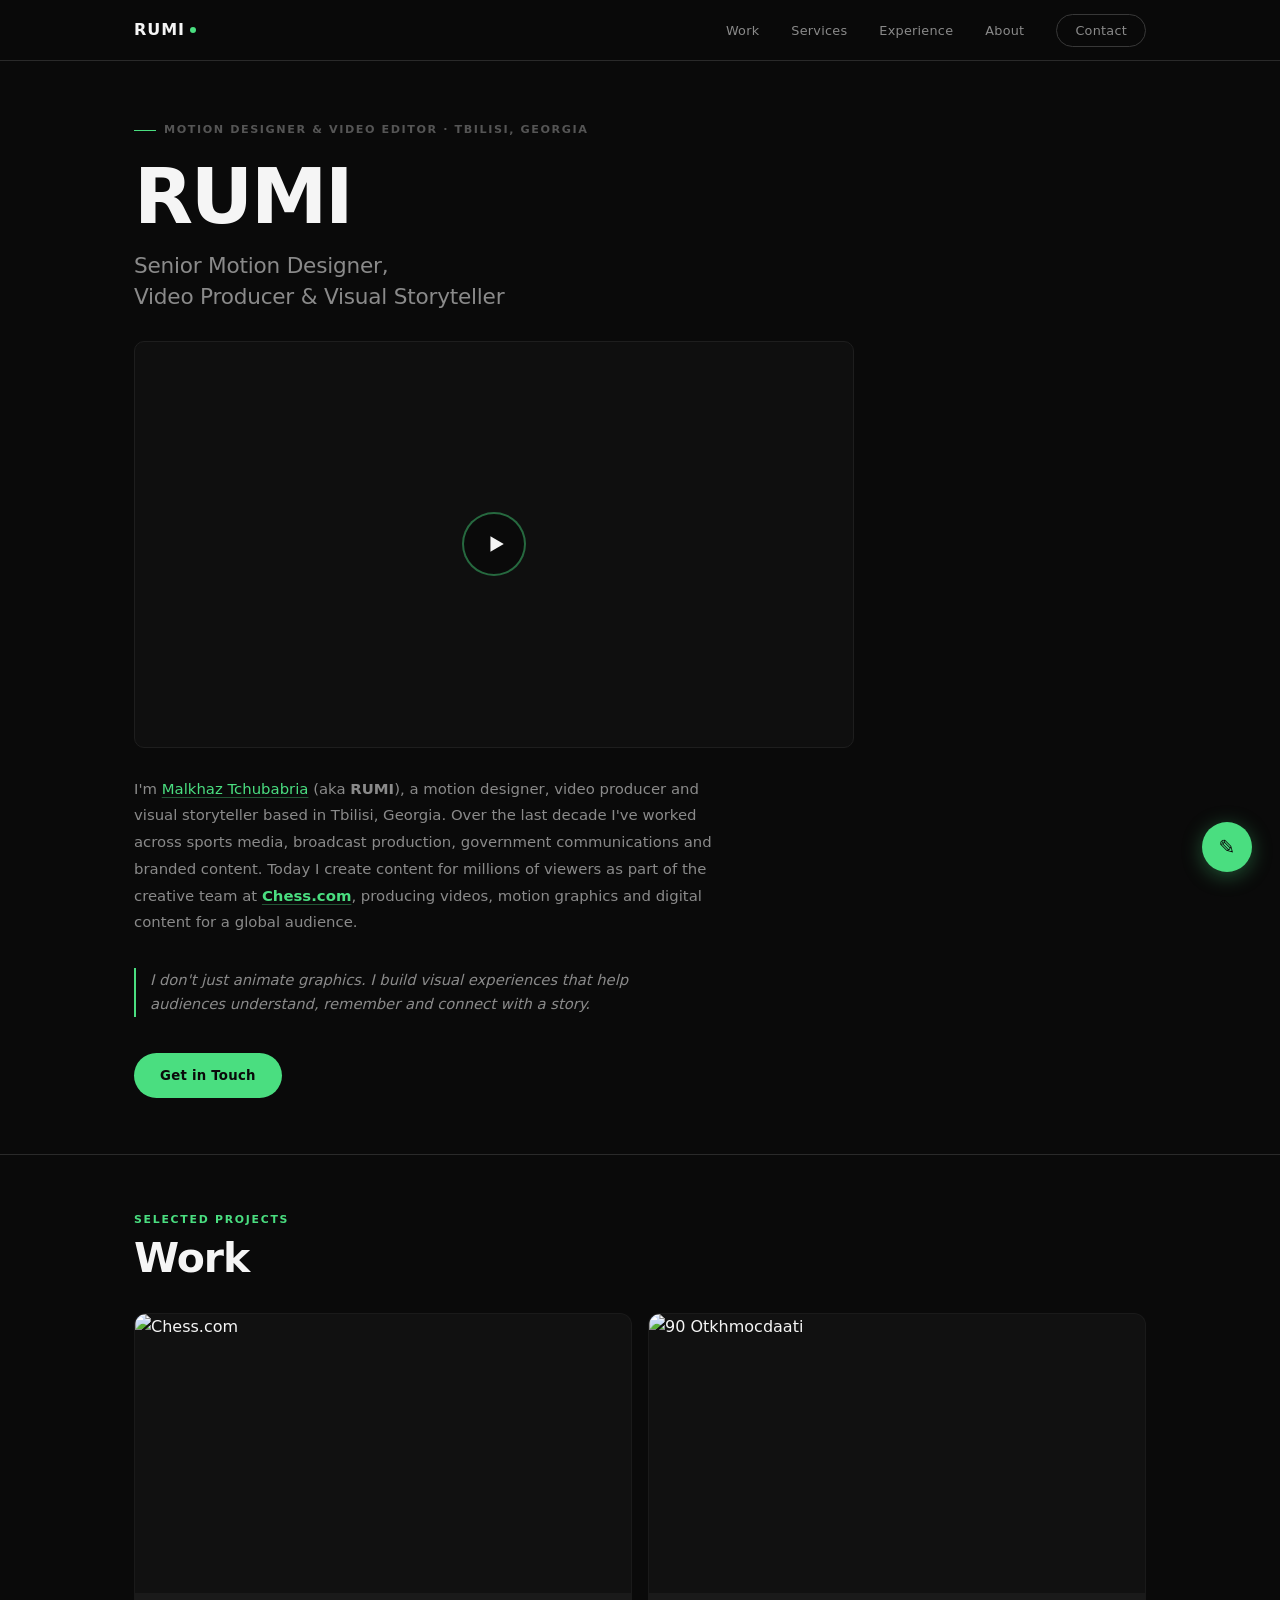
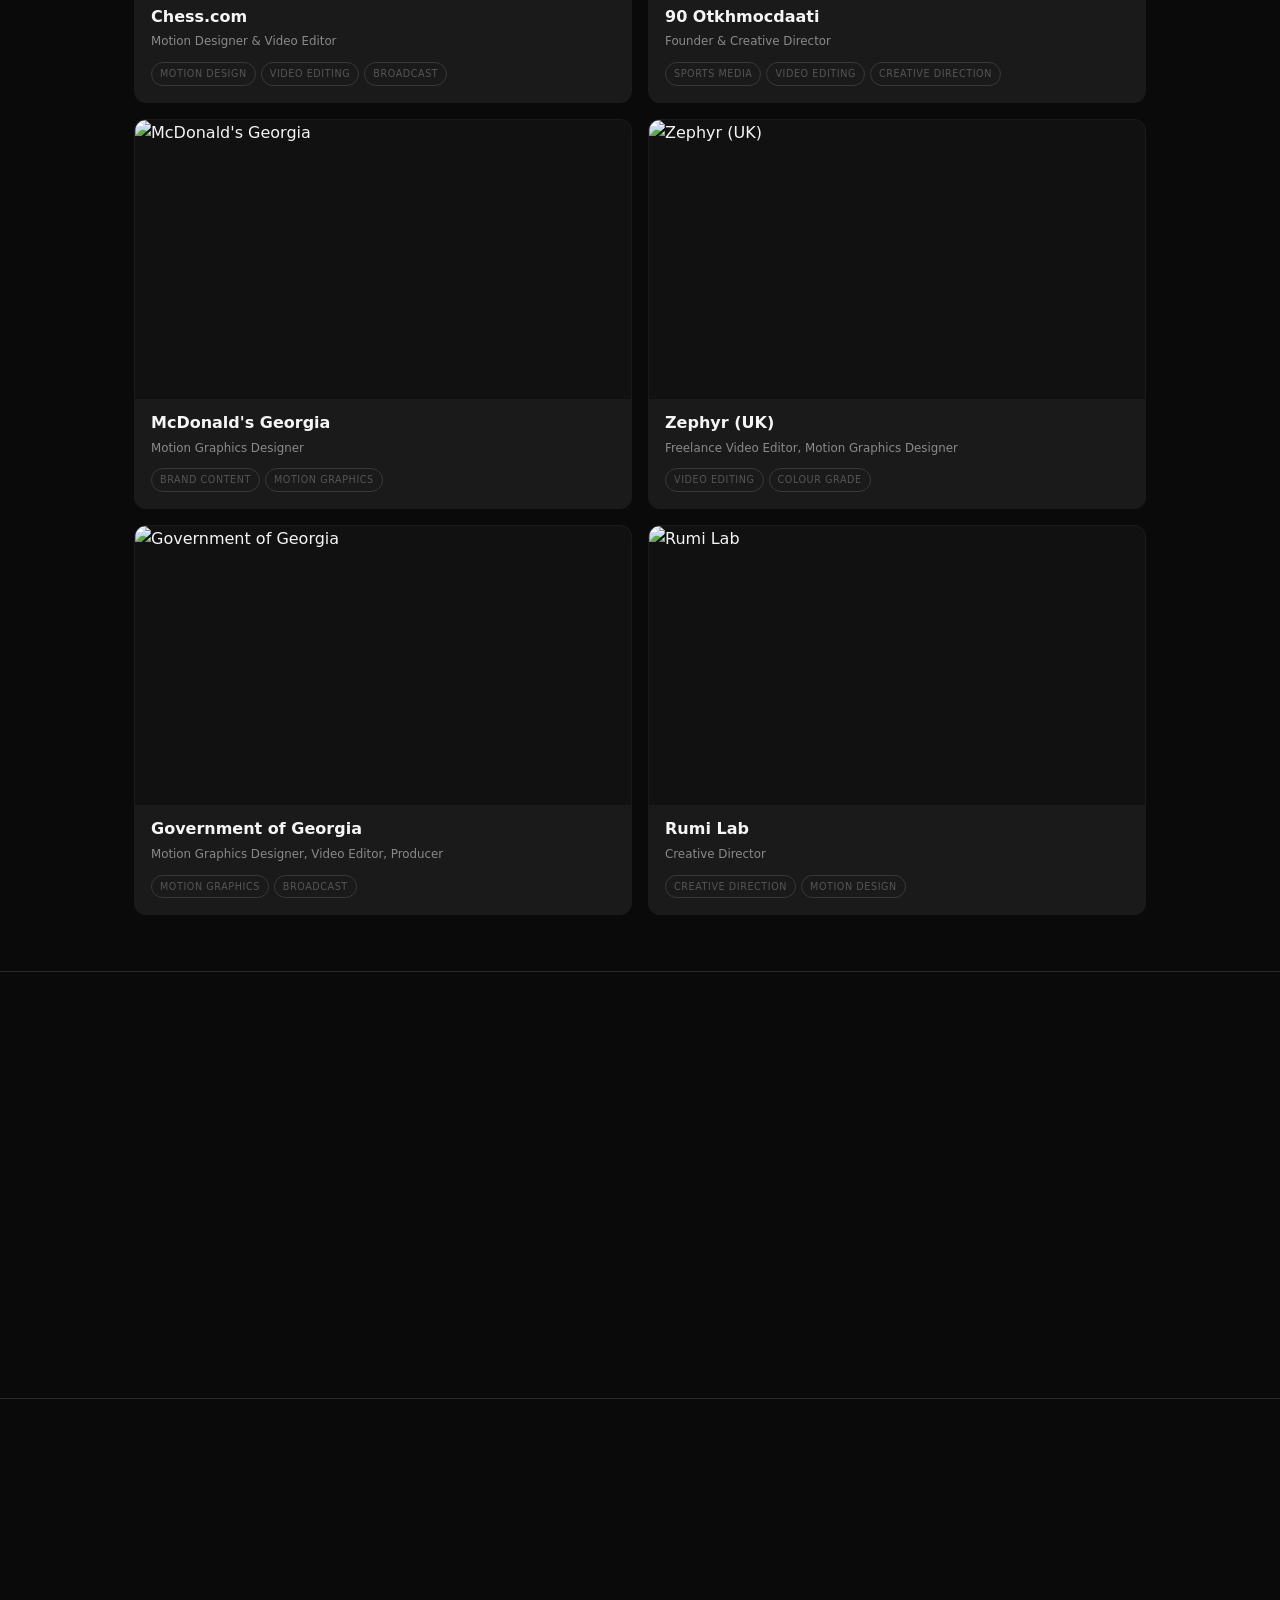
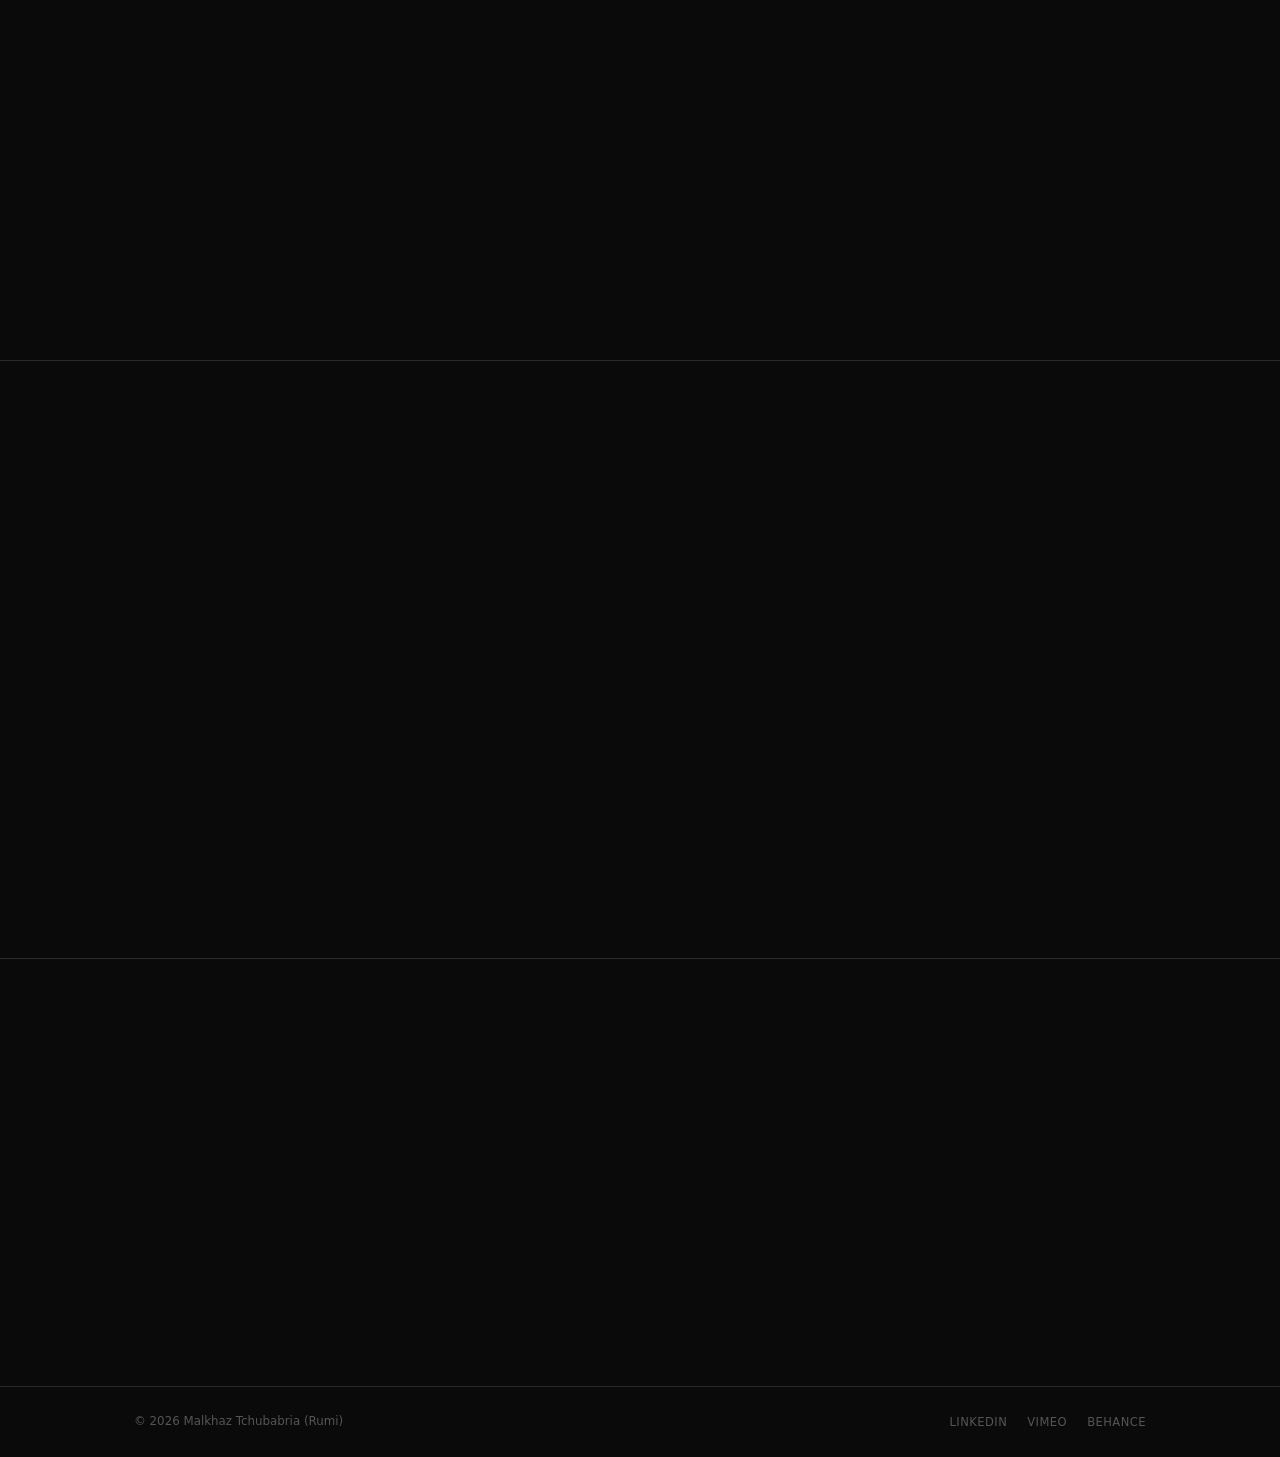
==== commit d7e69808: "Update site via Admin Panel" ====
--- a/index.html
+++ b/index.html
@@ -641,8 +641,8 @@
     ]
   },
   "contact": {
-    "heading": "Available for freelance projects and creative collaborations.",
-    "sub": "Open to sports media, branded content, documentaries, and motion design projects worldwide.",
+    "heading": "Available for Motion Design, Video Production and Creative Partnerships",
+    "sub": "I work with brands, agencies, media companies and organizations worldwide.",
     "email": "rumimotion@gmail.com",
     "linkedin": "https://www.linkedin.com/in/malkhaztchubabria/",
     "vimeo": "https://vimeo.com/rumimotion",
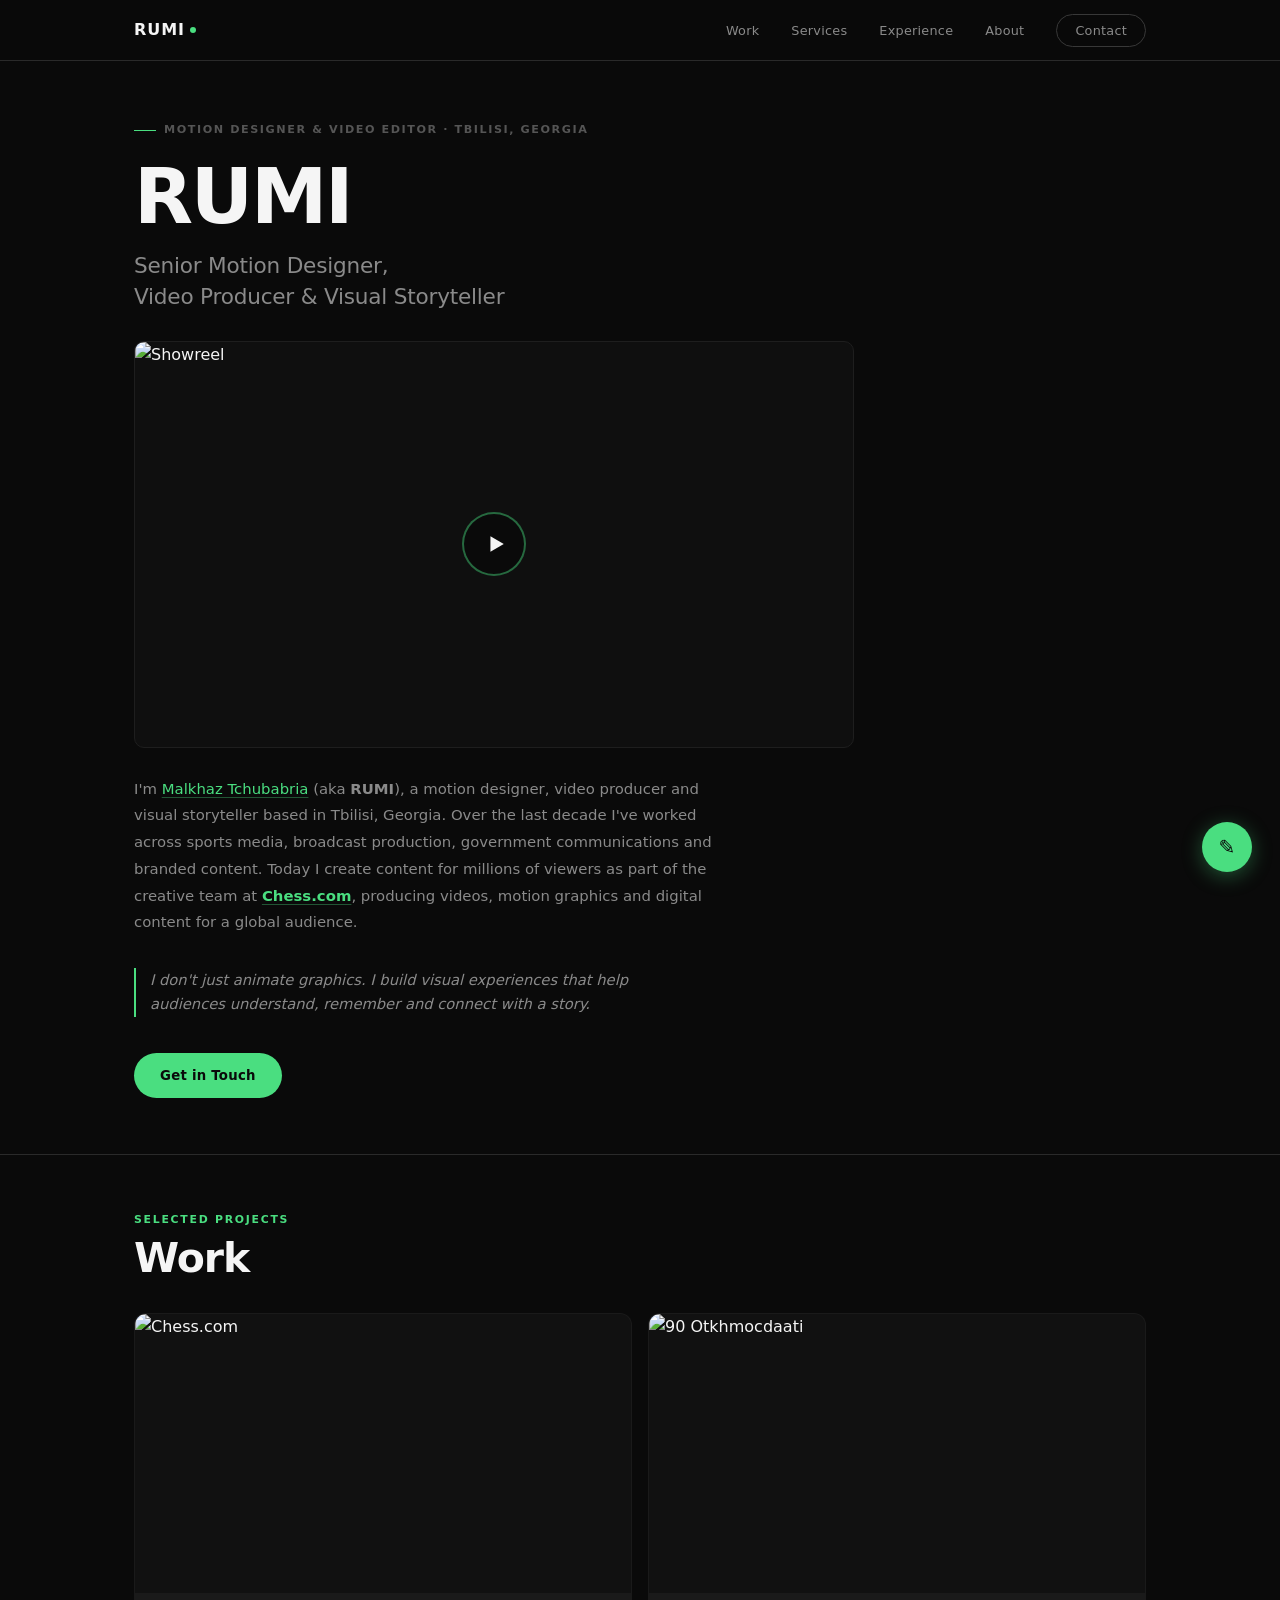
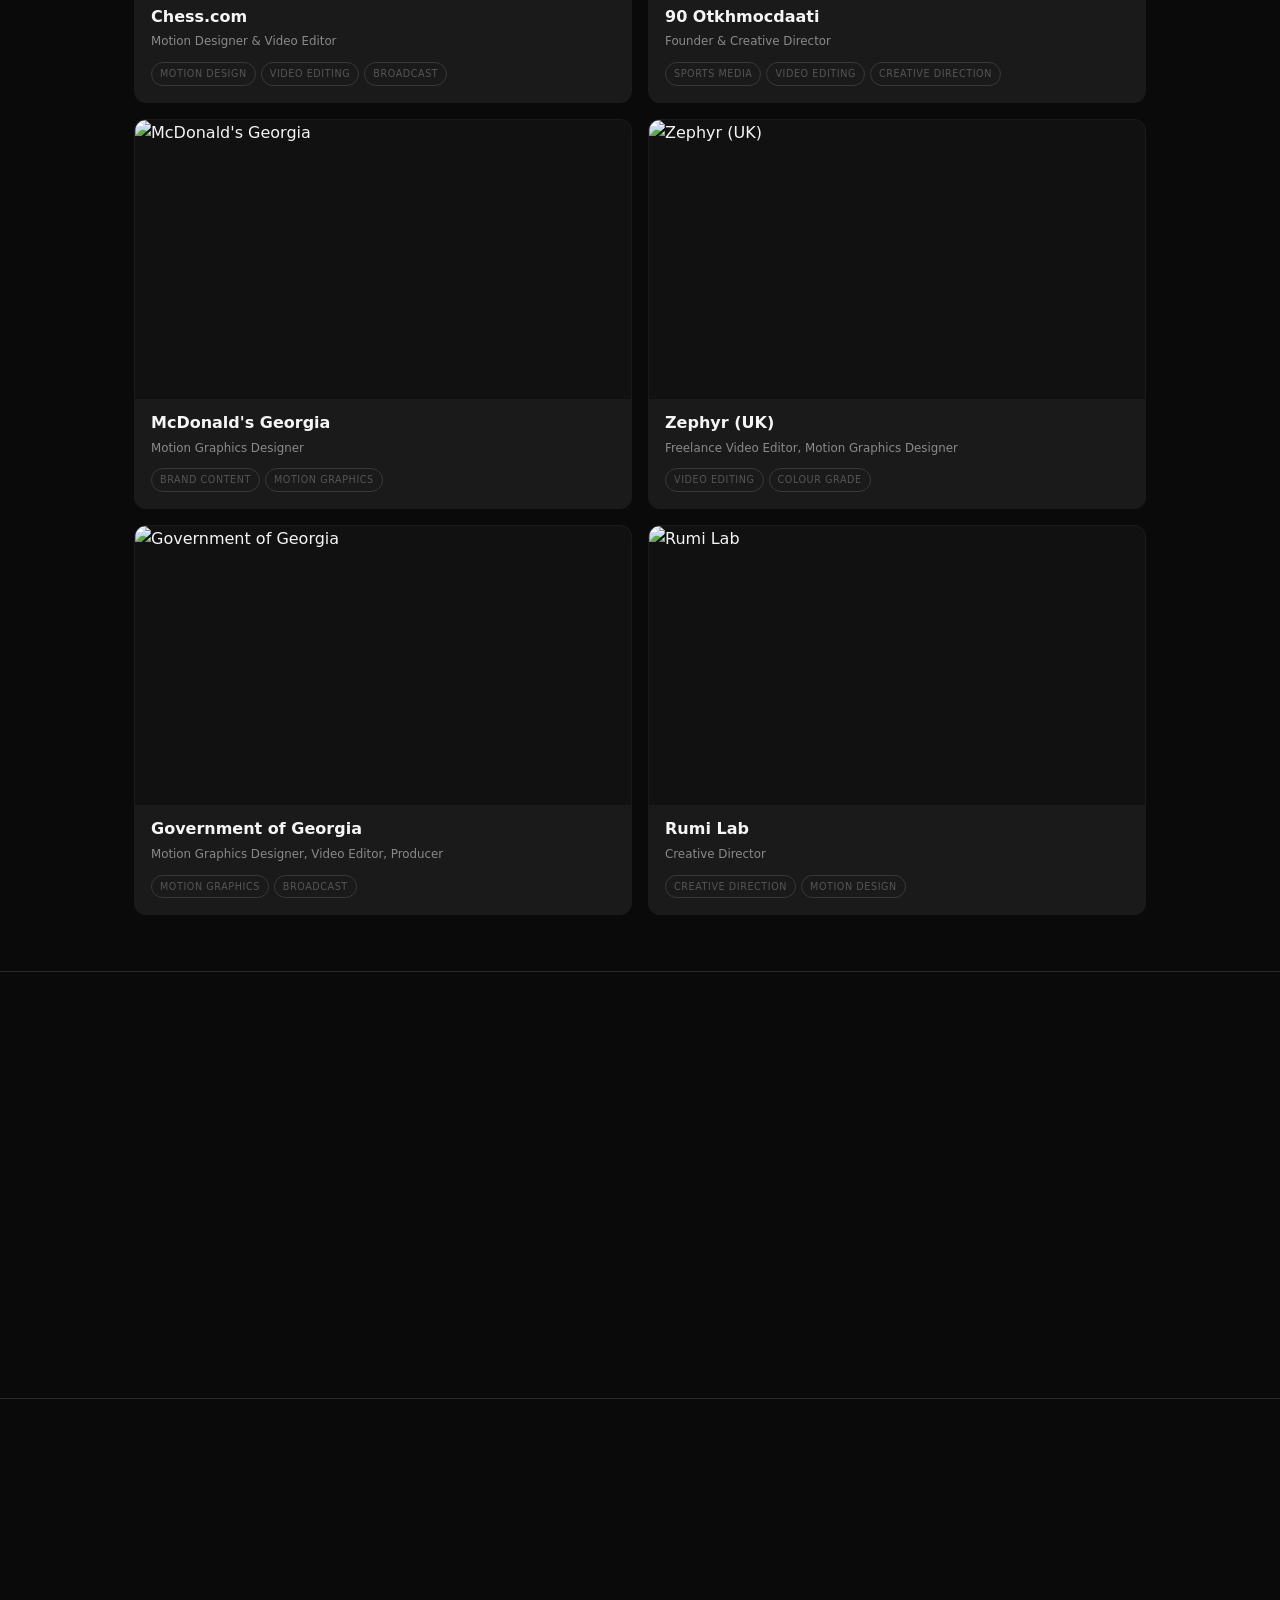
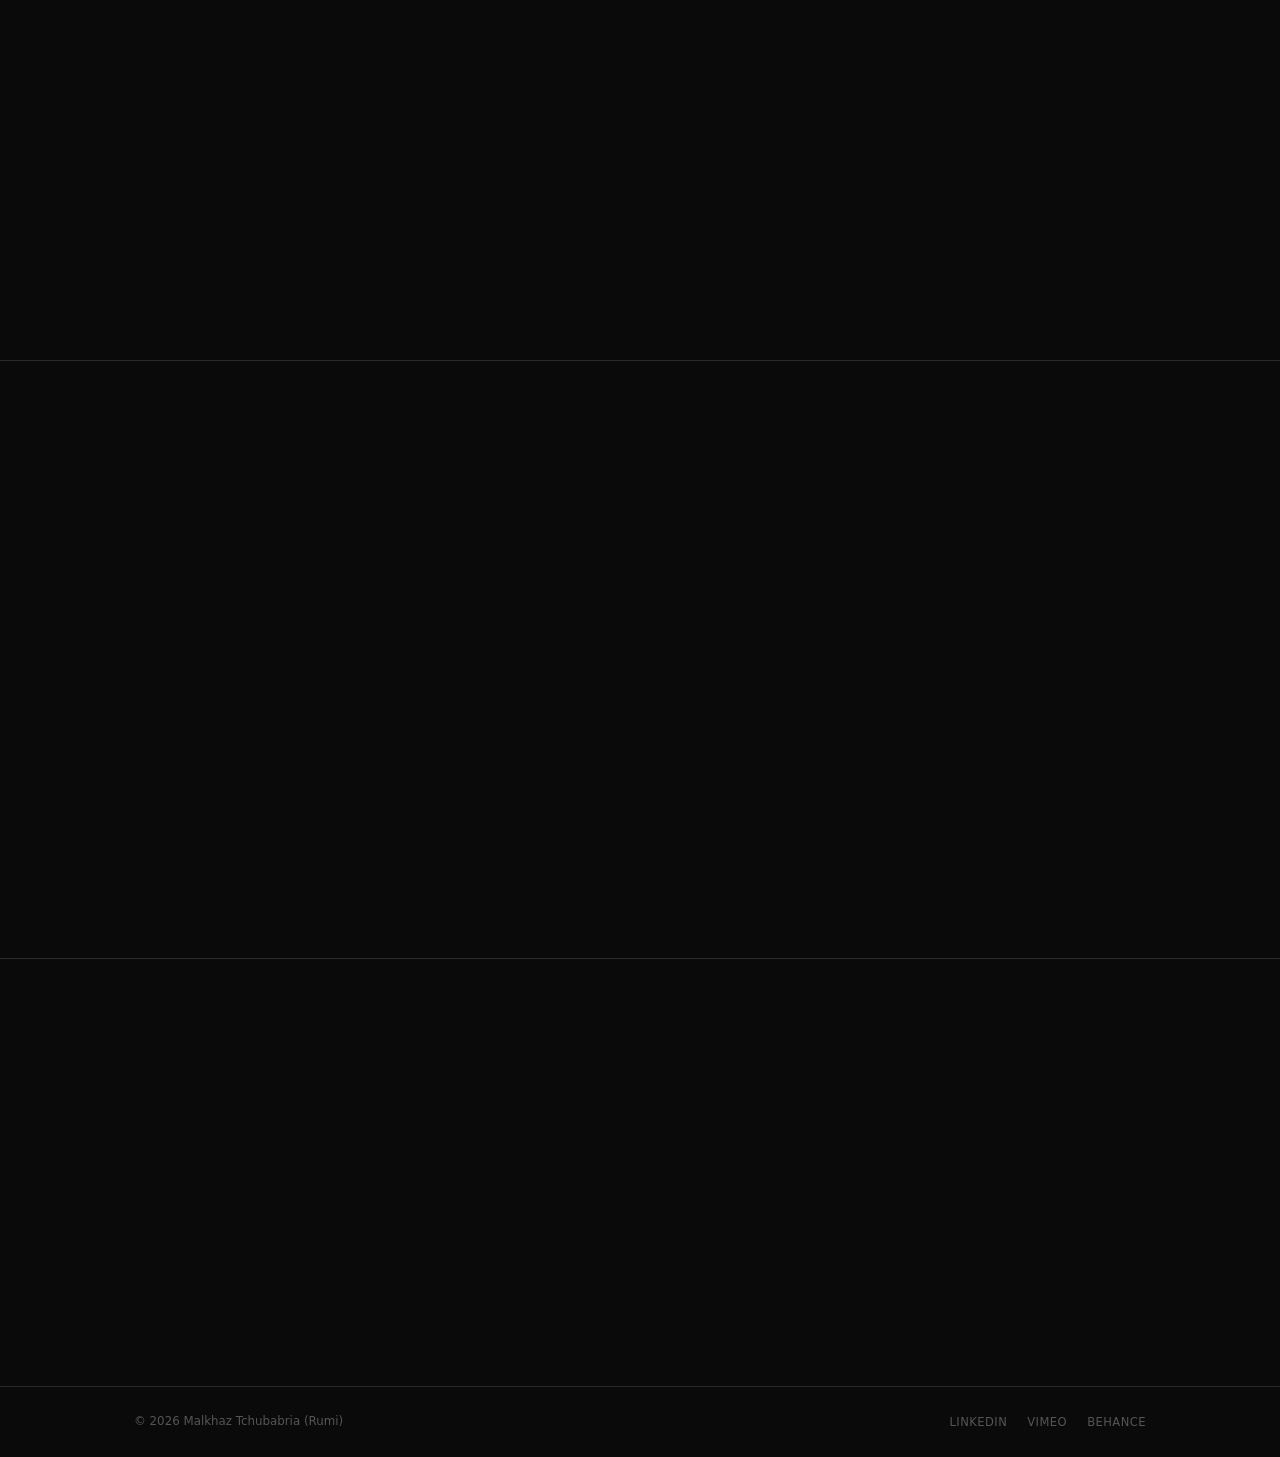
==== commit ce5734a0: "Update site via Admin Panel" ====
--- a/index.html
+++ b/index.html
@@ -123,8 +123,8 @@
     "tagline": "I don't just animate graphics.\nI build visual experiences that help audiences understand, remember and connect with a story.",
     "ctaText": "Get in Touch",
     "ctaHref": "#contact",
-    "reelVimeoId": "1199035358",
-    "reelYoutubeId": "",
+    "reelVimeoId": "",
+    "reelYoutubeId": "eRofqnq8B5E",
     "reelThumb": ""
   },
   "projects": [
@@ -599,25 +599,25 @@
   ],
   "experience": [
     {
-      "logo": "https://framerusercontent.com/images/ae3vkS5Hf13BQjReNKliLLX6lus.png",
+      "logo": "https://res.cloudinary.com/dldu6xtns/image/upload/v1781274305/chess_toanfq.png",
       "role": "Video Editor",
       "company": "Chess.com",
       "period": "2022 – Present"
     },
     {
-      "logo": "https://framerusercontent.com/images/UZTYrMlXlc2U9GshSt8lyjBvIM0.png",
+      "logo": "https://res.cloudinary.com/dldu6xtns/image/upload/v1781274306/gov_z2zgfp.png",
       "role": "Motion Graphics Designer",
       "company": "Government of Georgia",
       "period": "2014 – 2020"
     },
     {
-      "logo": "https://framerusercontent.com/images/ZZO1P4O9Oi0QtP7NZpenoQt8PfU.png",
+      "logo": "https://res.cloudinary.com/dldu6xtns/image/upload/v1781274307/Zephyr_co6ajh.png",
       "role": "Freelance Video Editor",
       "company": "Zephyr (UK)",
       "period": "2018 – 2020"
     },
     {
-      "logo": "https://framerusercontent.com/images/XUd20EhFpAmQq0xzSujX4wZ3OL8.png",
+      "logo": "https://res.cloudinary.com/dldu6xtns/image/upload/v1781274306/mc_fchnlo.png",
       "role": "Motion Graphics Designer",
       "company": "McDonald's Georgia",
       "period": "2022 – 2025"
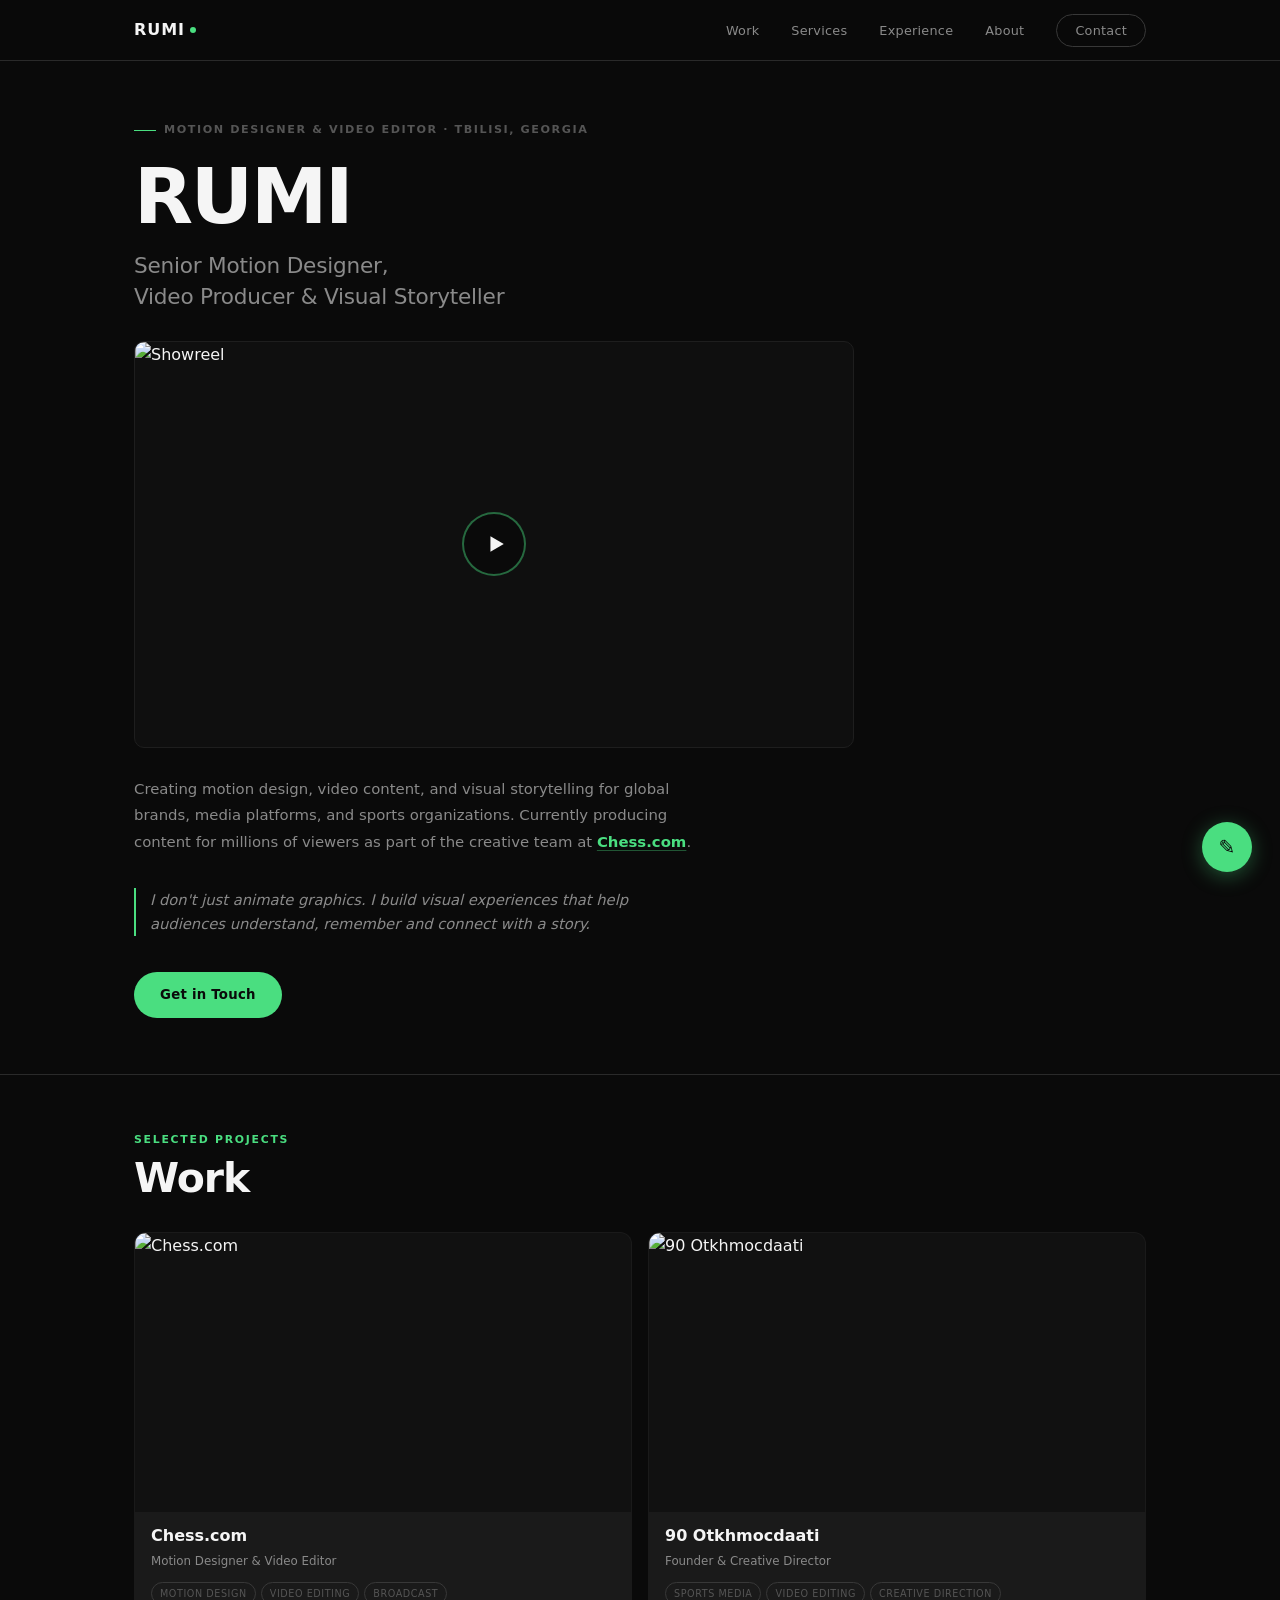
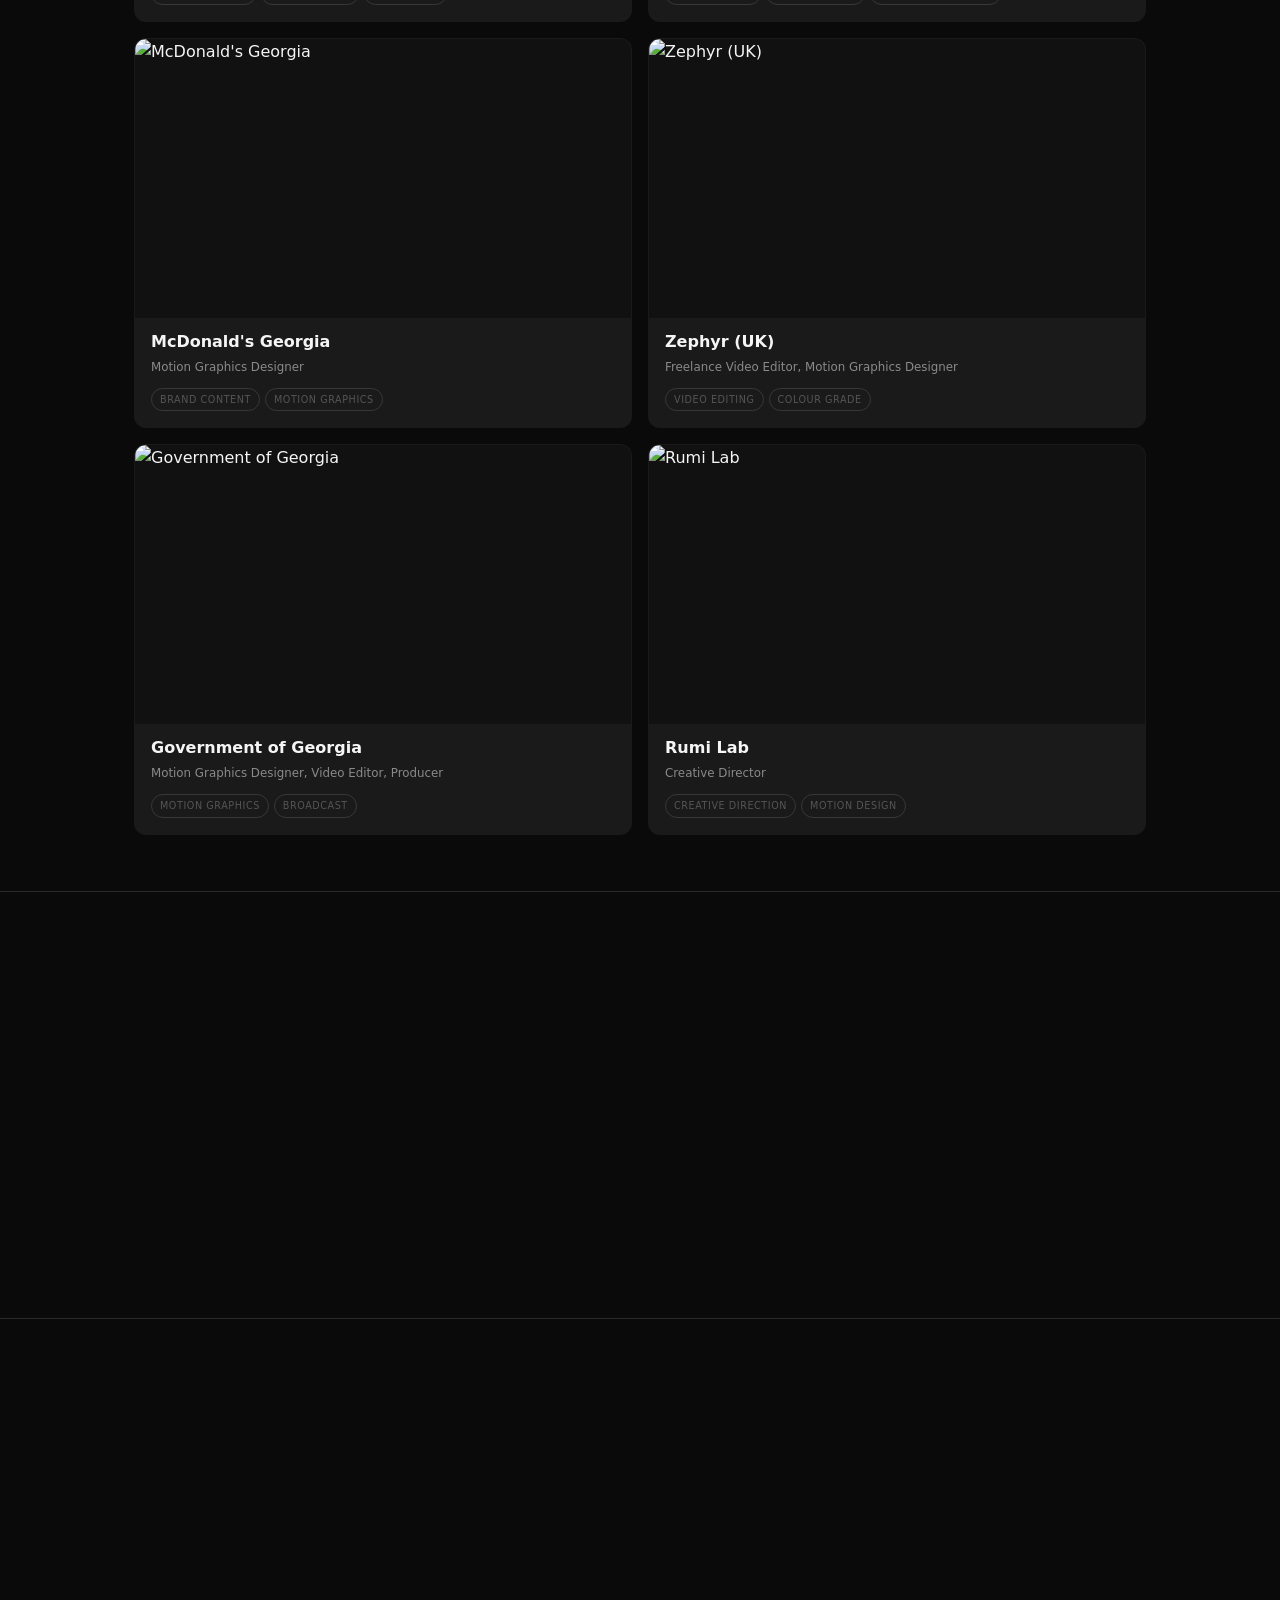
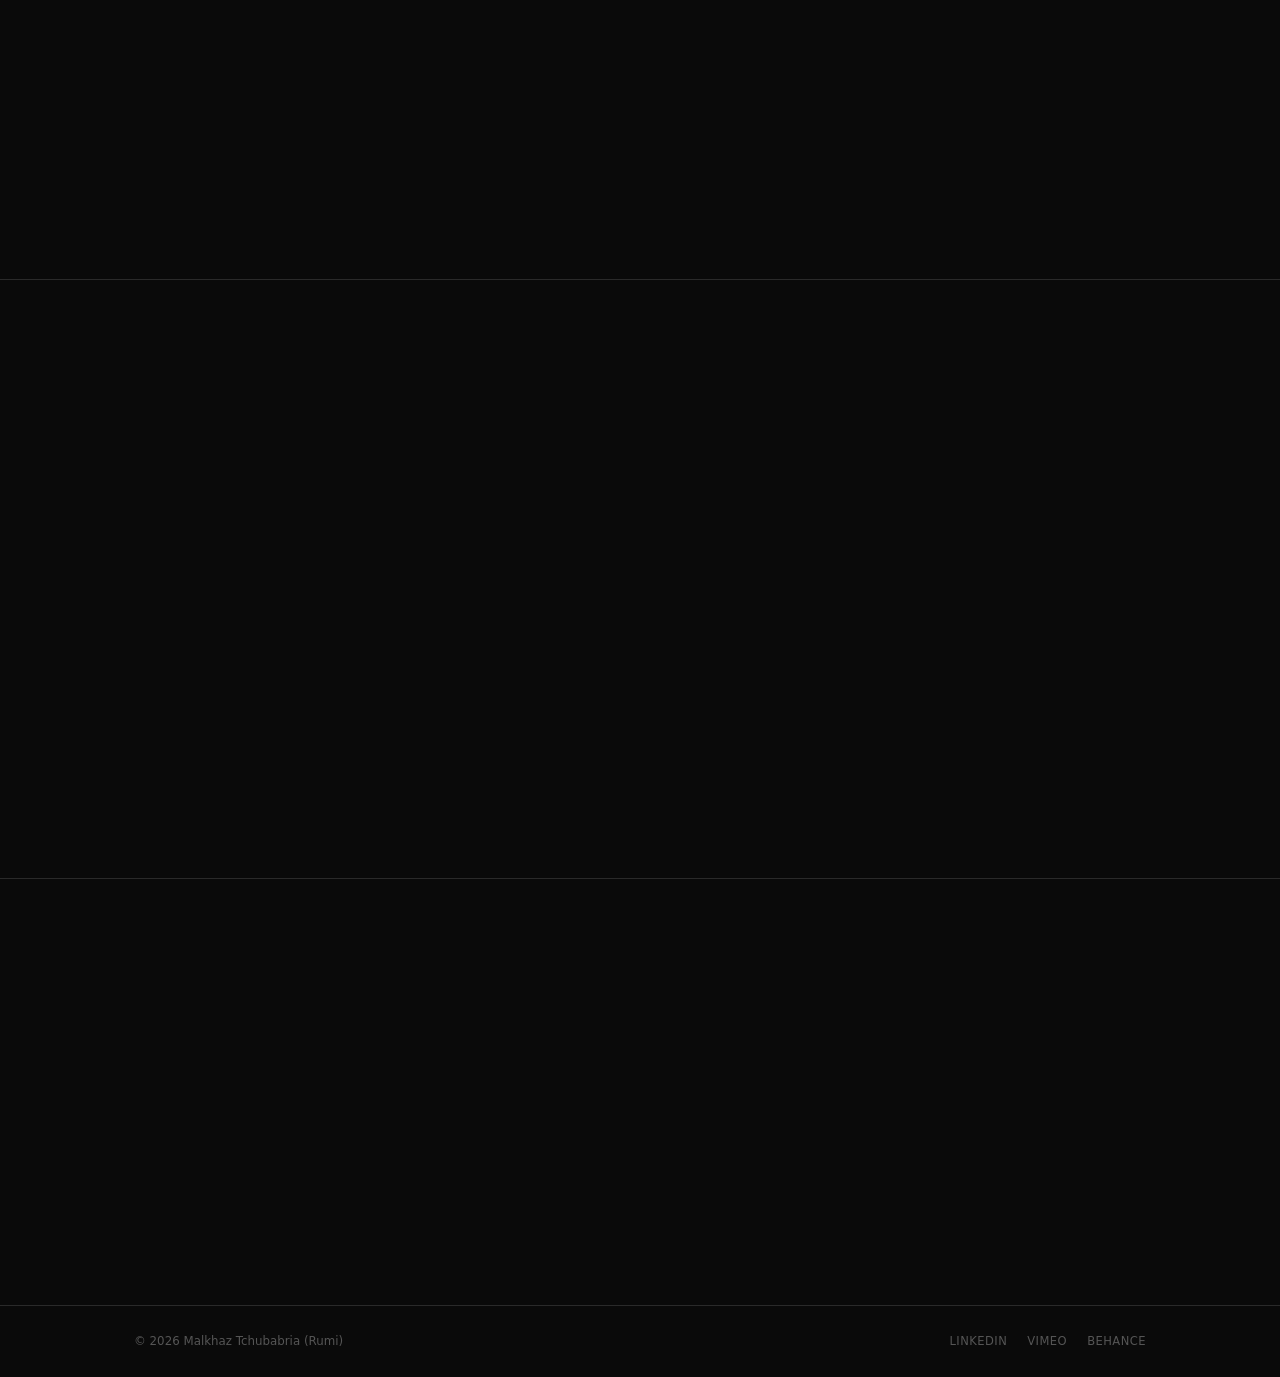
==== commit 75013db3: "Update site via Admin Panel" ====
--- a/index.html
+++ b/index.html
@@ -119,7 +119,7 @@
   "hero": {
     "name": "RUMI",
     "subtitle": "Senior Motion Designer, \nVideo Producer & Visual Storyteller",
-    "body": "I'm <a href='https://www.linkedin.com/in/malkhaztchubabria/' target='_blank'>Malkhaz Tchubabria</a> (aka <strong>RUMI</strong>), a motion designer, video producer and visual storyteller based in Tbilisi, Georgia.\nOver the last decade I've worked across sports media, broadcast production, government communications and branded content.\nToday I create content for millions of viewers as part of the creative team at <a href='https://www.chess.com' target='_blank'><strong>Chess.com</strong></a>, producing videos, motion graphics and digital content for a global audience.",
+    "body": "Creating motion design, video content, and visual storytelling for global brands, media platforms, and sports organizations.\nCurrently producing content for millions of viewers as part of the creative team at <a href='https://www.chess.com' target='_blank'><strong>Chess.com</strong></a>.",
     "tagline": "I don't just animate graphics.\nI build visual experiences that help audiences understand, remember and connect with a story.",
     "ctaText": "Get in Touch",
     "ctaHref": "#contact",
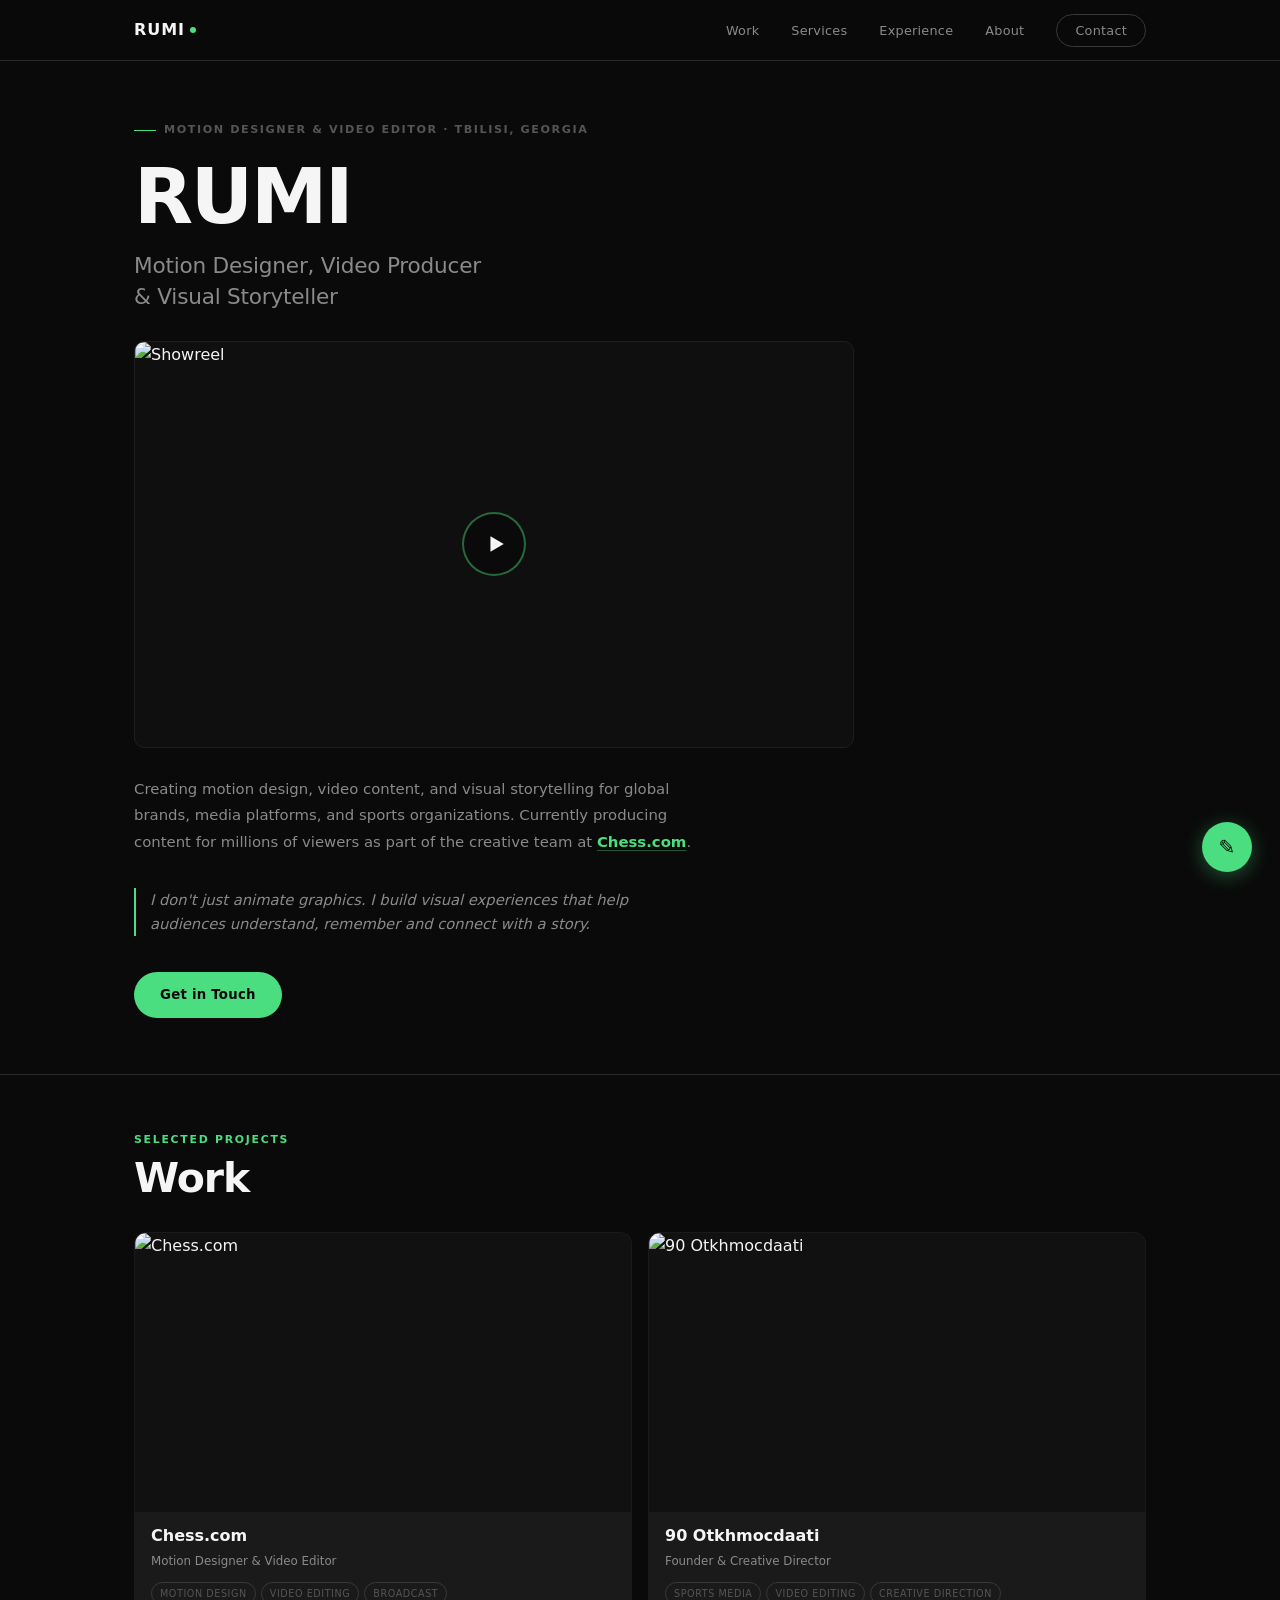
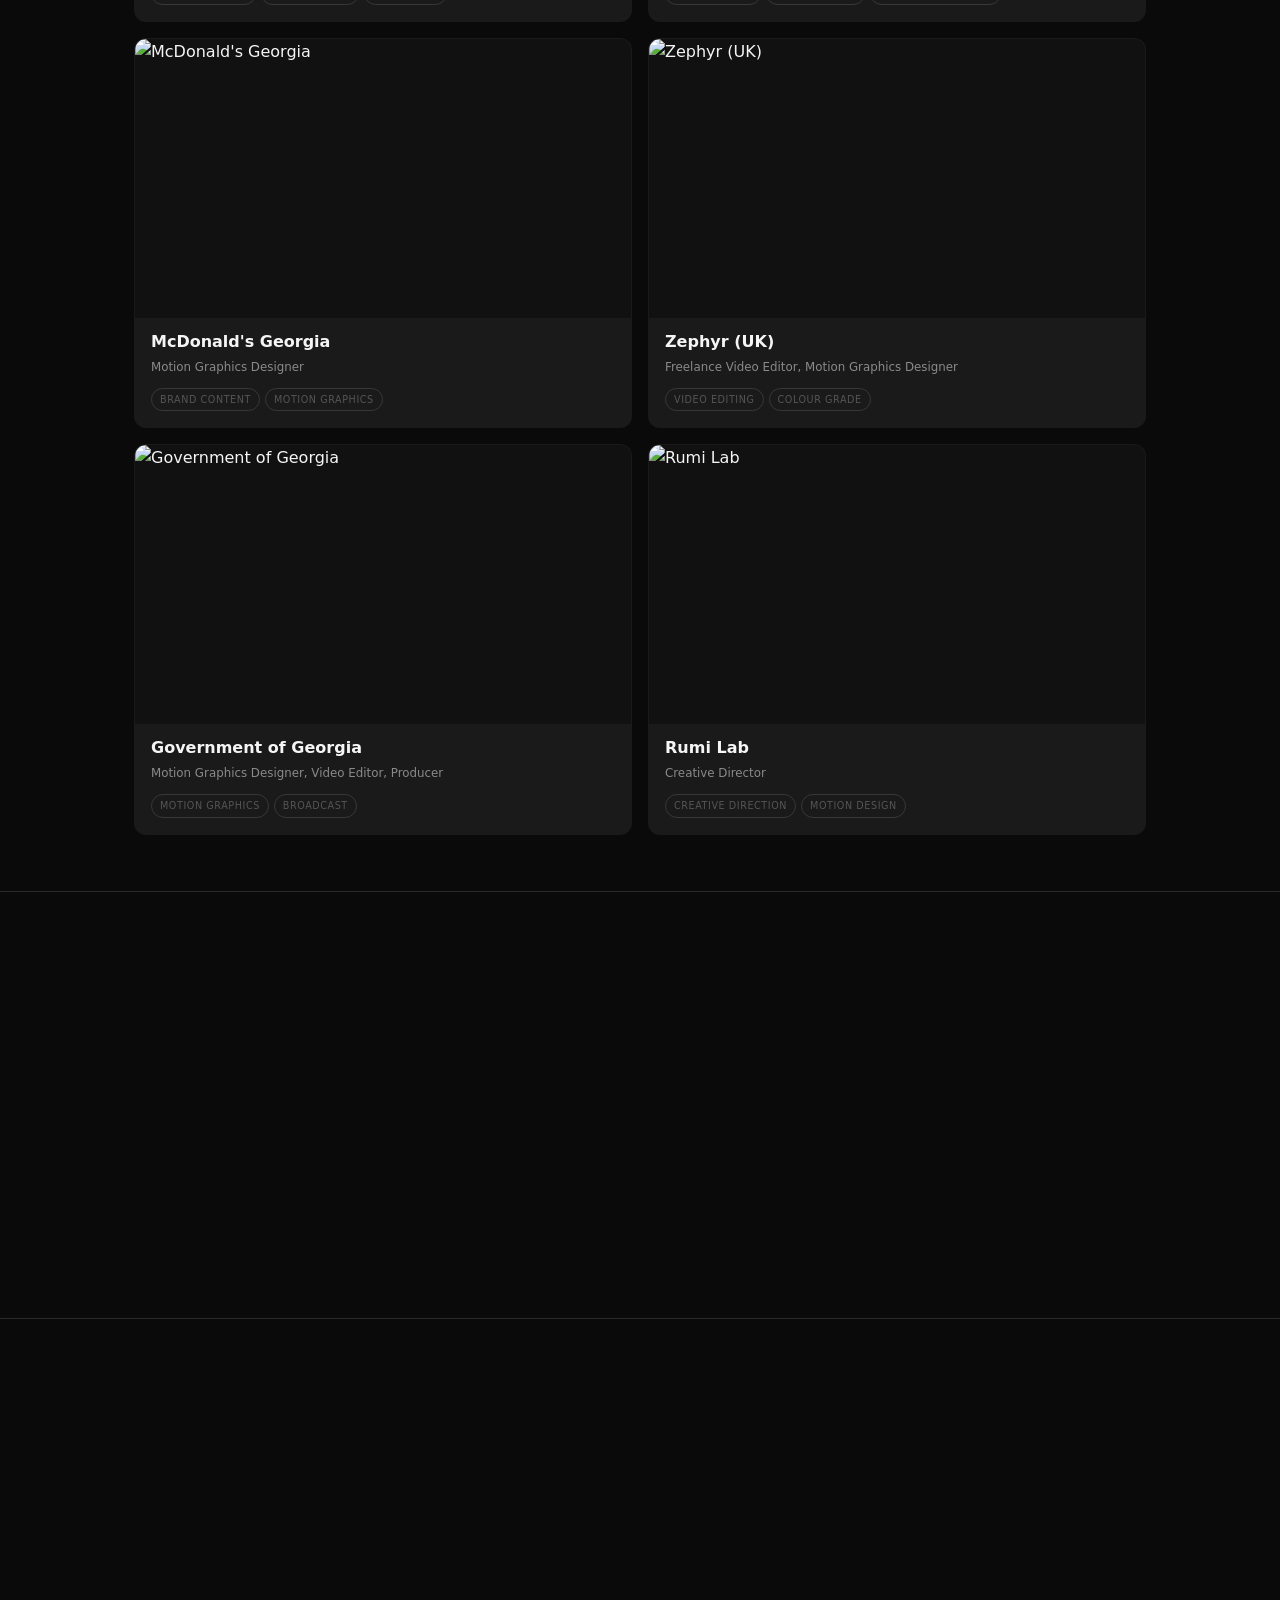
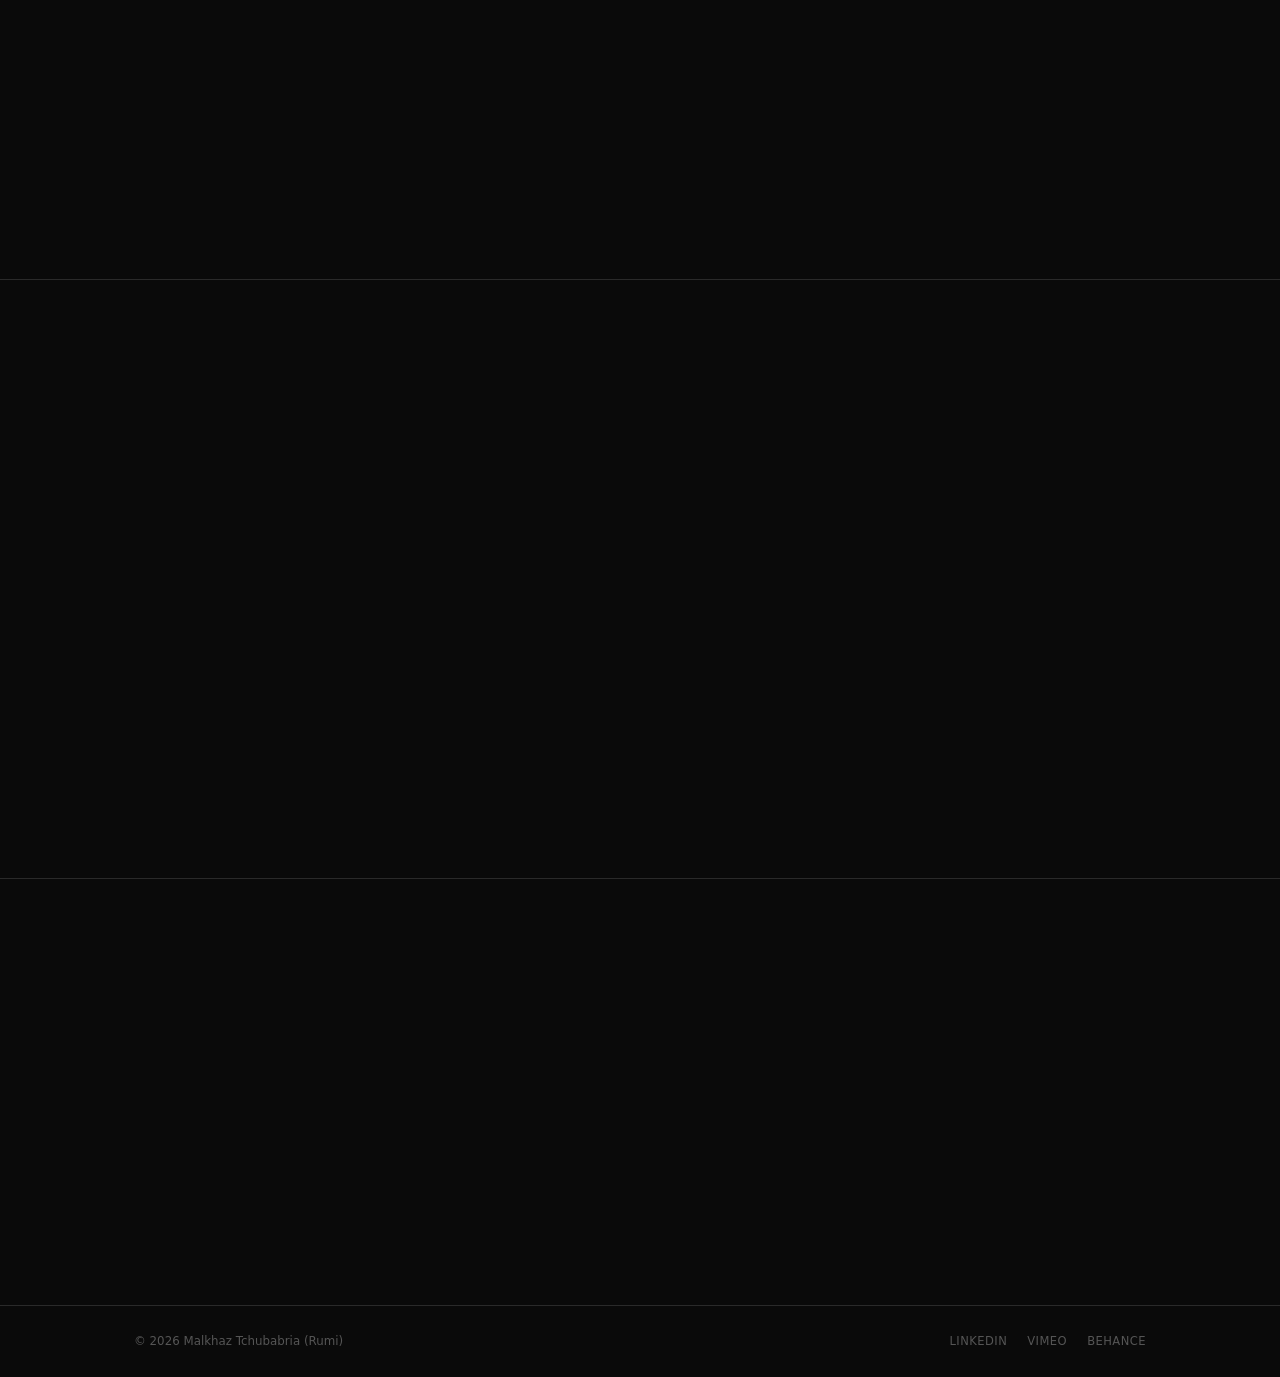
==== commit 85c48ab1: "Update site via Admin Panel" ====
--- a/index.html
+++ b/index.html
@@ -118,7 +118,7 @@
   },
   "hero": {
     "name": "RUMI",
-    "subtitle": "Senior Motion Designer, \nVideo Producer & Visual Storyteller",
+    "subtitle": "Motion Designer, Video Producer \n& Visual Storyteller",
     "body": "Creating motion design, video content, and visual storytelling for global brands, media platforms, and sports organizations.\nCurrently producing content for millions of viewers as part of the creative team at <a href='https://www.chess.com' target='_blank'><strong>Chess.com</strong></a>.",
     "tagline": "I don't just animate graphics.\nI build visual experiences that help audiences understand, remember and connect with a story.",
     "ctaText": "Get in Touch",
